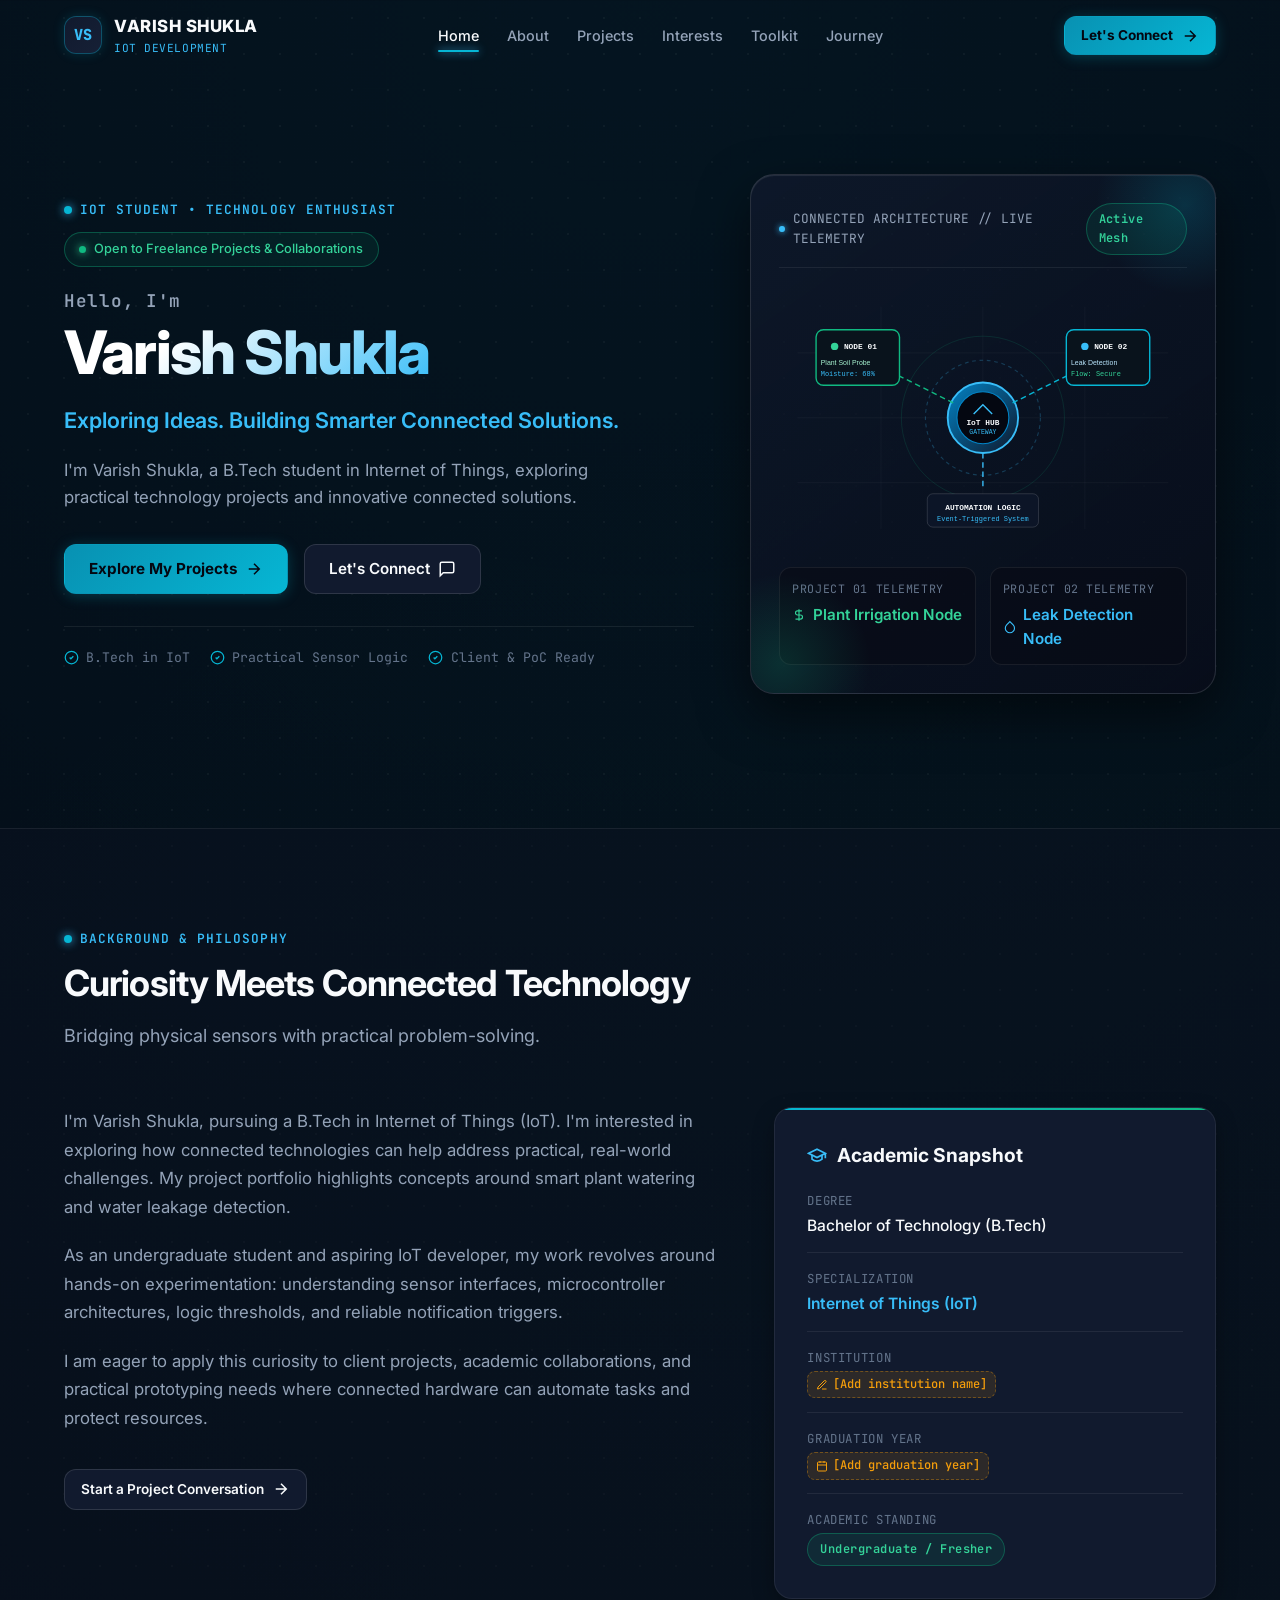
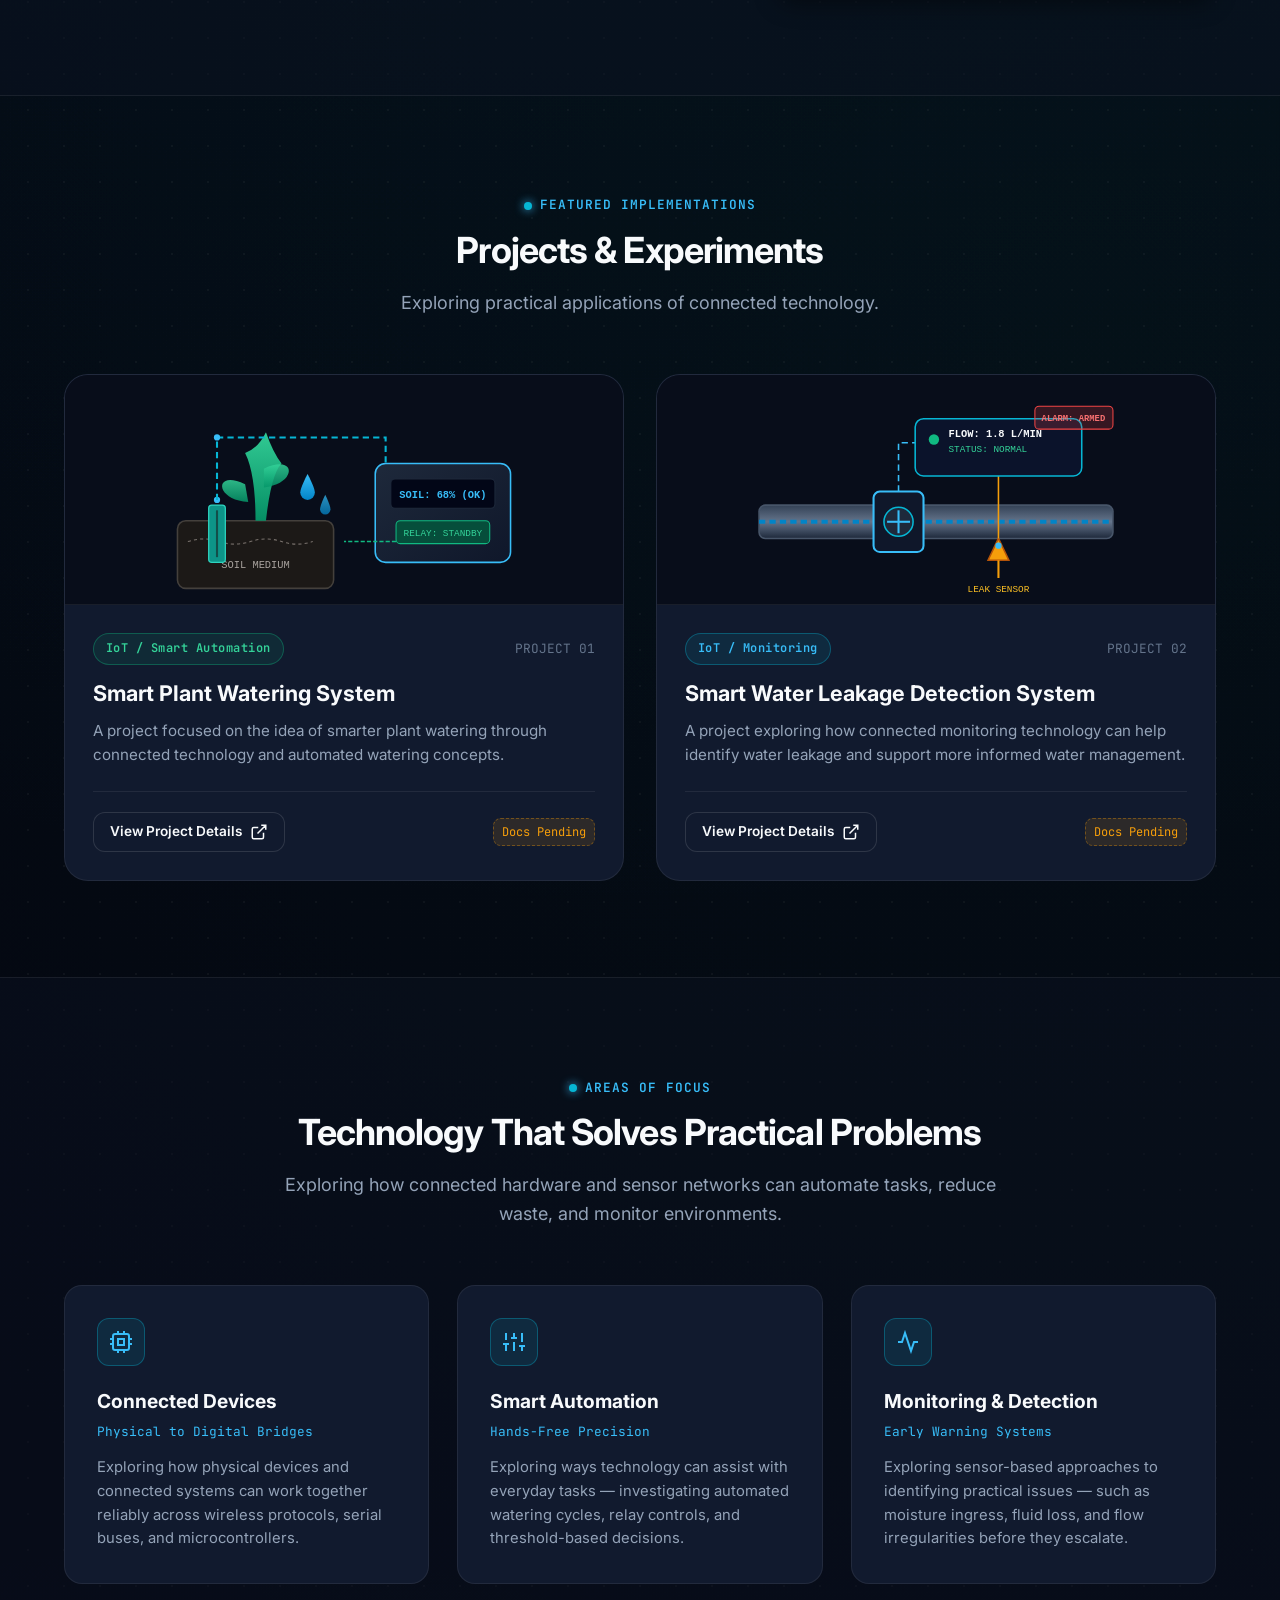
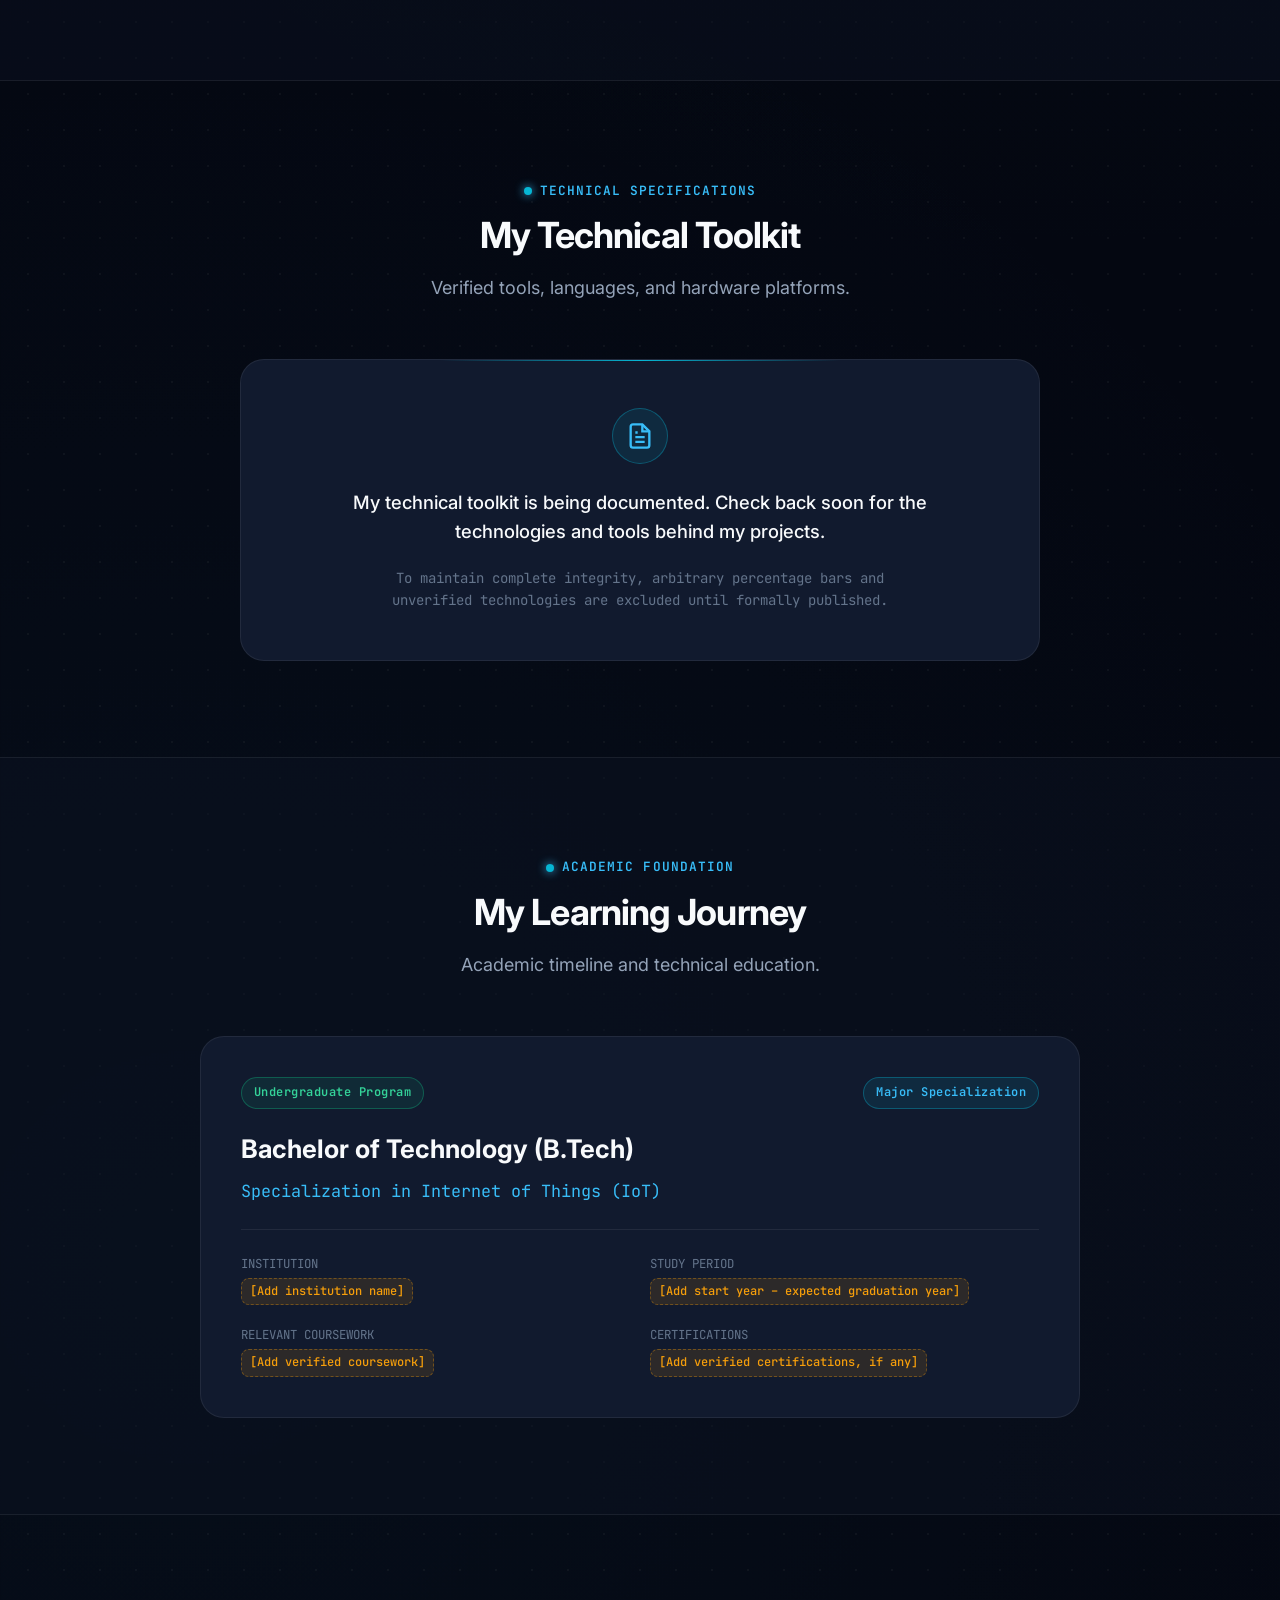
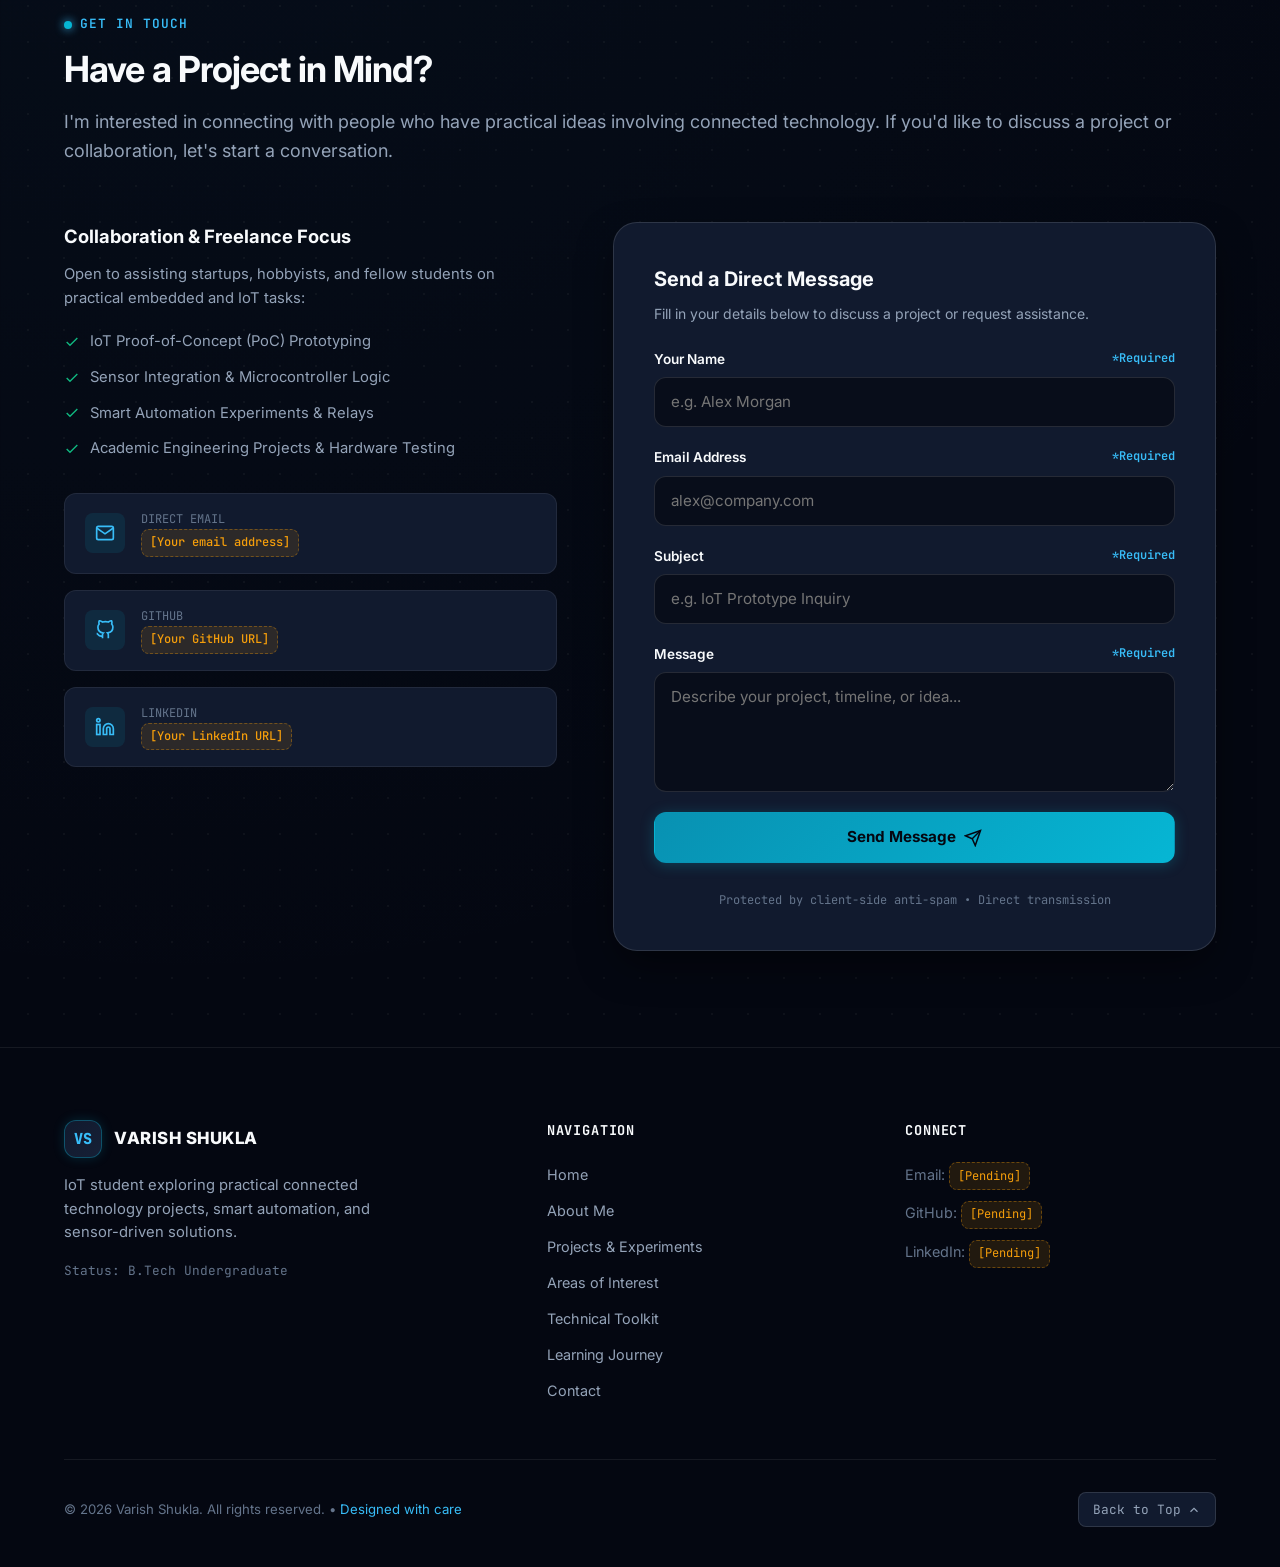
==== index.html @ bf64f8e8 "Initial commit: Varish Shukla IoT Portfolio website" ====
<!DOCTYPE html>
<html lang="en">
<head>
  <meta charset="UTF-8">
  <meta name="viewport" content="width=device-width, initial-scale=1.0">
  <meta http-equiv="X-UA-Compatible" content="ie=edge">

  <!-- SEO Primary Meta Tags -->
  <title>Varish Shukla | IoT Student & Project Portfolio</title>
  <meta name="title" content="Varish Shukla | IoT Student & Project Portfolio">
  <meta name="description" content="Explore Varish Shukla's IoT project portfolio, featuring smart plant watering and water leakage detection concepts. B.Tech student in Internet of Things.">
  <meta name="keywords" content="Varish Shukla, IoT, Internet of Things, Smart Plant Watering, Water Leakage Detection, IoT Student, Connected Devices, Sensors, Embedded Systems">
  <meta name="author" content="Varish Shukla">
  <meta name="theme-color" content="#070B16">

  <!-- Open Graph / Facebook / LinkedIn -->
  <meta property="og:type" content="website">
  <meta property="og:url" content="https://varishshukla.com/">
  <meta property="og:title" content="Varish Shukla | IoT Student & Project Portfolio">
  <meta property="og:description" content="Explore Varish Shukla's IoT project portfolio, featuring smart plant watering and water leakage detection concepts.">
  <meta property="og:image" content="favicon.svg">

  <!-- Twitter Card -->
  <meta property="twitter:card" content="summary_large_image">
  <meta property="twitter:title" content="Varish Shukla | IoT Student & Project Portfolio">
  <meta property="twitter:description" content="Explore Varish Shukla's IoT project portfolio, featuring smart plant watering and water leakage detection concepts.">
  <meta property="twitter:image" content="favicon.svg">

  <!-- Favicon -->
  <link rel="icon" type="image/svg+xml" href="favicon.svg">

  <!-- Fonts: Inter & JetBrains Mono -->
  <link rel="preconnect" href="https://fonts.googleapis.com">
  <link rel="preconnect" href="https://fonts.gstatic.com" crossorigin>
  <link href="https://fonts.googleapis.com/css2?family=Inter:wght@400;500;600;700;800&family=JetBrains+Mono:wght@400;500;600;700&display=swap" rel="stylesheet">

  <!-- Main Stylesheet -->
  <link rel="stylesheet" href="styles.css">

  <!-- Structured Data: Schema.org -->
  <script type="application/ld+json">
  {
    "@context": "https://schema.org",
    "@type": "Person",
    "name": "Varish Shukla",
    "jobTitle": "IoT Student & Aspiring IoT Developer",
    "knowsAbout": ["Internet of Things", "Connected Devices", "Sensor Networks", "Smart Automation"],
    "description": "B.Tech student in Internet of Things exploring practical connected technology projects and smart automation solutions."
  }
  </script>
</head>
<body>

  <!-- ===================================================================
       A. NAVIGATION BAR
       =================================================================== -->
  <header class="navbar" id="navbar">
    <div class="container navbar-container">
      <!-- Brand Wordmark & Monogram -->
      <a href="#hero" class="brand-link" aria-label="Varish Shukla - Home">
        <div class="brand-monogram">VS</div>
        <div class="brand-info">
          <span class="brand-name">VARISH SHUKLA</span>
          <span class="brand-tag">IoT Development</span>
        </div>
      </a>

      <!-- Desktop Navigation Menu -->
      <nav aria-label="Main Navigation">
        <ul class="nav-menu">
          <li><a href="#hero" class="nav-link active" data-nav-target="hero">Home</a></li>
          <li><a href="#about" class="nav-link" data-nav-target="about">About</a></li>
          <li><a href="#projects" class="nav-link" data-nav-target="projects">Projects</a></li>
          <li><a href="#interests" class="nav-link" data-nav-target="interests">Interests</a></li>
          <li><a href="#skills" class="nav-link" data-nav-target="skills">Toolkit</a></li>
          <li><a href="#journey" class="nav-link" data-nav-target="journey">Journey</a></li>
        </ul>
      </nav>

      <!-- CTA & Mobile Menu Toggle Button -->
      <div class="nav-actions">
        <a href="#contact" class="btn btn-primary btn-sm">
          <span>Let's Connect</span>
          <svg class="btn-icon" viewBox="0 0 24 24" fill="none" stroke="currentColor" stroke-width="2"><path d="M5 12h14M12 5l7 7-7 7"/></svg>
        </a>

        <button type="button" class="nav-toggle-btn" id="nav-toggle-btn" aria-label="Toggle navigation menu" aria-expanded="false" aria-controls="mobile-nav-drawer">
          <svg class="icon-menu" width="22" height="22" viewBox="0 0 24 24" fill="none" stroke="currentColor" stroke-width="2"><line x1="3" y1="12" x2="21" y2="12"/><line x1="3" y1="6" x2="21" y2="6"/><line x1="3" y1="18" x2="21" y2="18"/></svg>
          <svg class="icon-close" width="22" height="22" viewBox="0 0 24 24" fill="none" stroke="currentColor" stroke-width="2" style="display:none;"><line x1="18" y1="6" x2="6" y2="18"/><line x1="6" y1="6" x2="18" y2="18"/></svg>
        </button>
      </div>
    </div>
  </header>

  <!-- Mobile Navigation Drawer -->
  <div class="mobile-nav-drawer" id="mobile-nav-drawer" aria-label="Mobile Navigation">
    <ul class="mobile-nav-menu">
      <li><a href="#hero" class="mobile-nav-link active">Home</a></li>
      <li><a href="#about" class="mobile-nav-link">About Me</a></li>
      <li><a href="#projects" class="mobile-nav-link">Projects & Experiments</a></li>
      <li><a href="#interests" class="mobile-nav-link">Areas of Interest</a></li>
      <li><a href="#skills" class="mobile-nav-link">Technical Toolkit</a></li>
      <li><a href="#journey" class="mobile-nav-link">Learning Journey</a></li>
      <li><a href="#contact" class="mobile-nav-link" style="color:var(--cyan-light); font-weight:700;">Let's Connect</a></li>
    </ul>
  </div>

  <main>
    <!-- ===================================================================
         B. HERO SECTION
         =================================================================== -->
    <section class="hero-section" id="hero">
      <div class="container">
        <div class="hero-grid">
          
          <!-- Hero Text Content -->
          <div class="hero-content">
            <!-- Introductory Eyebrow & Status Pill -->
            <div class="eyebrow">
              <span class="eyebrow-dot"></span>
              <span>IoT STUDENT • TECHNOLOGY ENTHUSIAST</span>
            </div>

            <div class="status-pill">
              <span class="status-indicator-dot"></span>
              <span>Open to Freelance Projects &amp; Collaborations</span>
            </div>

            <p class="hero-title-greeting">Hello, I'm</p>
            <h1 class="hero-title-name">
              <span class="hero-title-gradient">Varish Shukla</span>
            </h1>

            <p class="hero-headline">
              Exploring Ideas. Building Smarter Connected Solutions.
            </p>

            <p class="hero-subheadline">
              I'm Varish Shukla, a B.Tech student in Internet of Things, exploring practical technology projects and innovative connected solutions.
            </p>

            <!-- Call to Actions -->
            <div class="hero-cta-group">
              <a href="#projects" class="btn btn-primary">
                <span>Explore My Projects</span>
                <svg class="btn-icon" viewBox="0 0 24 24" fill="none" stroke="currentColor" stroke-width="2"><path d="M5 12h14M12 5l7 7-7 7"/></svg>
              </a>
              <a href="#contact" class="btn btn-secondary">
                <span>Let's Connect</span>
                <svg class="btn-icon" viewBox="0 0 24 24" fill="none" stroke="currentColor" stroke-width="2"><path d="M21 15a2 2 0 0 1-2 2H7l-4 4V5a2 2 0 0 1 2-2h14a2 2 0 0 1 2 2z"/></svg>
              </a>
            </div>

            <!-- Trust / Credibility Badges -->
            <div class="hero-trust-badges">
              <div class="trust-item">
                <svg viewBox="0 0 24 24" fill="none" stroke="currentColor" stroke-width="2"><circle cx="12" cy="12" r="10"/><path d="m9 12 2 2 4-4"/></svg>
                <span>B.Tech in IoT</span>
              </div>
              <div class="trust-item">
                <svg viewBox="0 0 24 24" fill="none" stroke="currentColor" stroke-width="2"><circle cx="12" cy="12" r="10"/><path d="m9 12 2 2 4-4"/></svg>
                <span>Practical Sensor Logic</span>
              </div>
              <div class="trust-item">
                <svg viewBox="0 0 24 24" fill="none" stroke="currentColor" stroke-width="2"><circle cx="12" cy="12" r="10"/><path d="m9 12 2 2 4-4"/></svg>
                <span>Client &amp; PoC Ready</span>
              </div>
            </div>
          </div>

          <!-- Hero IoT Vector Architecture Card -->
          <div class="hero-visual-col">
            <div class="hero-visual-card">
              <div class="visual-topbar">
                <div class="visual-topbar-title">
                  <span class="live-pulse"></span>
                  <span>CONNECTED ARCHITECTURE // LIVE TELEMETRY</span>
                </div>
                <span class="badge badge-emerald">Active Mesh</span>
              </div>

              <!-- High-Fidelity SVG IoT Connected Device Topology -->
              <svg viewBox="0 0 440 280" width="100%" height="auto" xmlns="http://www.w3.org/2000/svg" aria-label="Visual schematic of Varish Shukla's IoT sensor network and microcontroller nodes">
                <defs>
                  <linearGradient id="hub-grad" x1="0%" y1="0%" x2="100%" y2="100%">
                    <stop offset="0%" stop-color="#0284C7"/>
                    <stop offset="100%" stop-color="#0F172A"/>
                  </linearGradient>
                  <linearGradient id="sensor-grad" x1="0%" y1="0%" x2="100%" y2="100%">
                    <stop offset="0%" stop-color="#0D9488"/>
                    <stop offset="100%" stop-color="#064E3B"/>
                  </linearGradient>
                </defs>

                <!-- Background Subtle Grid -->
                <path d="M20 70 H420 M20 140 H420 M20 210 H420" stroke="rgba(255,255,255,0.04)" stroke-width="1"/>
                <path d="M110 20 V260 M220 20 V260 M330 20 V260" stroke="rgba(255,255,255,0.04)" stroke-width="1"/>

                <!-- Central Gateway Node -->
                <g transform="translate(220, 140)">
                  <circle cx="0" cy="0" r="38" fill="url(#hub-grad)" stroke="#38BDF8" stroke-width="2"/>
                  <circle cx="0" cy="0" r="28" fill="#040711" stroke="#0284C7" stroke-width="1.2"/>
                  <!-- Antenna symbol -->
                  <path d="M-6 -8 L0 -14 L6 -8 M-10 -4 L0 -14 L10 -4" fill="none" stroke="#38BDF8" stroke-width="1.5"/>
                  <text x="0" y="8" fill="#F8FAFC" font-size="8.5" font-family="monospace" text-anchor="middle" font-weight="bold">IoT HUB</text>
                  <text x="0" y="18" fill="#38BDF8" font-size="7" font-family="monospace" text-anchor="middle">GATEWAY</text>
                </g>

                <!-- Signal Propagation Waves -->
                <circle cx="220" cy="140" r="62" fill="none" stroke="rgba(56, 189, 248, 0.25)" stroke-width="1.2" stroke-dasharray="4 4"/>
                <circle cx="220" cy="140" r="88" fill="none" stroke="rgba(16, 185, 129, 0.15)" stroke-width="1"/>

                <!-- Left Node: Plant Moisture Monitoring Node -->
                <g transform="translate(85, 75)">
                  <!-- Connection Bus Line -->
                  <path d="M35 15 L105 50" stroke="#10B981" stroke-width="1.5" class="animated-flow"/>
                  <rect x="-45" y="-30" width="90" height="60" rx="8" fill="#09131C" stroke="#10B981" stroke-width="1.5"/>
                  <circle cx="-25" cy="-12" r="4" fill="#34D399"/>
                  <text x="-15" y="-9" fill="#F8FAFC" font-size="8.5" font-family="monospace" font-weight="bold">NODE 01</text>
                  <text x="-40" y="8" fill="#A7F3D0" font-size="7.5" font-family="sans-serif">Plant Soil Probe</text>
                  <text x="-40" y="20" fill="#38BDF8" font-size="7.5" font-family="monospace">Moisture: 68%</text>
                </g>

                <!-- Right Node: Water Leakage & Flow Detection Node -->
                <g transform="translate(355, 75)">
                  <!-- Connection Bus Line -->
                  <path d="M-35 15 L-105 50" stroke="#06B6D4" stroke-width="1.5" class="animated-flow"/>
                  <rect x="-45" y="-30" width="90" height="60" rx="8" fill="#09131C" stroke="#06B6D4" stroke-width="1.5"/>
                  <circle cx="-25" cy="-12" r="4" fill="#38BDF8"/>
                  <text x="-15" y="-9" fill="#F8FAFC" font-size="8.5" font-family="monospace" font-weight="bold">NODE 02</text>
                  <text x="-40" y="8" fill="#BAE6FD" font-size="7.5" font-family="sans-serif">Leak Detection</text>
                  <text x="-40" y="20" fill="#34D399" font-size="7.5" font-family="monospace">Flow: Secure</text>
                </g>

                <!-- Bottom Telemetry Node: Automation Controller -->
                <g transform="translate(220, 240)">
                  <line x1="0" y1="-62" x2="0" y2="-25" stroke="#38BDF8" stroke-width="1.5" class="animated-flow"/>
                  <rect x="-60" y="-18" width="120" height="36" rx="6" fill="#0C1527" stroke="rgba(255,255,255,0.15)" stroke-width="1"/>
                  <text x="0" y="-1" fill="#F8FAFC" font-size="8.5" font-family="monospace" text-anchor="middle" font-weight="600">AUTOMATION LOGIC</text>
                  <text x="0" y="11" fill="#38BDF8" font-size="7.5" font-family="monospace" text-anchor="middle">Event-Triggered System</text>
                </g>
              </svg>

              <!-- Diagnostic Readout Matrix -->
              <div class="visual-metrics-grid">
                <div class="visual-metric-box">
                  <span class="metric-label">Project 01 Telemetry</span>
                  <span class="metric-value metric-badge-emerald">
                    <svg width="14" height="14" viewBox="0 0 24 24" fill="none" stroke="currentColor" stroke-width="2"><path d="M12 2v20M17 5H9.5a3.5 3.5 0 0 0 0 7h5a3.5 3.5 0 0 1 0 7H6"/></svg>
                    Plant Irrigation Node
                  </span>
                </div>
                <div class="visual-metric-box">
                  <span class="metric-label">Project 02 Telemetry</span>
                  <span class="metric-value metric-badge-teal">
                    <svg width="14" height="14" viewBox="0 0 24 24" fill="none" stroke="currentColor" stroke-width="2"><path d="M12 2.69l5.66 5.66a8 8 0 1 1-11.31 0z"/></svg>
                    Leak Detection Node
                  </span>
                </div>
              </div>
            </div>
          </div>

        </div>
      </div>
    </section>

    <!-- ===================================================================
         C. ABOUT ME SECTION
         =================================================================== -->
    <section class="section section-alt" id="about">
      <div class="container">
        <div class="section-header">
          <div class="eyebrow">
            <span class="eyebrow-dot"></span>
            <span>BACKGROUND &amp; PHILOSOPHY</span>
          </div>
          <h2 class="section-title">Curiosity Meets Connected Technology</h2>
          <p class="section-subtitle">Bridging physical sensors with practical problem-solving.</p>
        </div>

        <div class="about-grid">
          <!-- First-Person Verified Narrative -->
          <div class="about-text">
            <p>
              I'm Varish Shukla, pursuing a B.Tech in Internet of Things (IoT). I'm interested in exploring how connected technologies can help address practical, real-world challenges. My project portfolio highlights concepts around smart plant watering and water leakage detection.
            </p>
            <p>
              As an undergraduate student and aspiring IoT developer, my work revolves around hands-on experimentation: understanding sensor interfaces, microcontroller architectures, logic thresholds, and reliable notification triggers.
            </p>
            <p>
              I am eager to apply this curiosity to client projects, academic collaborations, and practical prototyping needs where connected hardware can automate tasks and protect resources.
            </p>

            <div style="margin-top: 1rem;">
              <a href="#contact" class="btn btn-secondary btn-sm">
                <span>Start a Project Conversation</span>
                <svg class="btn-icon" viewBox="0 0 24 24" fill="none" stroke="currentColor" stroke-width="2"><path d="M5 12h14M12 5l7 7-7 7"/></svg>
              </a>
            </div>
          </div>

          <!-- Academic & Education Specification Card -->
          <div class="about-card">
            <h3 class="card-heading">
              <svg width="20" height="20" viewBox="0 0 24 24" fill="none" stroke="var(--cyan-light)" stroke-width="2"><path d="M22 10v6M2 10l10-5 10 5-10 5z"/><path d="M6 12v5c3 3 9 3 12 0v-5"/></svg>
              Academic Snapshot
            </h3>

            <div class="spec-list">
              <div class="spec-item">
                <span class="spec-label">Degree</span>
                <span class="spec-val">Bachelor of Technology (B.Tech)</span>
              </div>
              <div class="spec-item">
                <span class="spec-label">Specialization</span>
                <span class="spec-val" style="color:var(--cyan-light); font-weight:600;">Internet of Things (IoT)</span>
              </div>
              <div class="spec-item">
                <span class="spec-label">Institution</span>
                <span class="spec-val">
                  <span class="placeholder-pill">
                    <svg width="12" height="12" viewBox="0 0 24 24" fill="none" stroke="currentColor" stroke-width="2"><path d="M12 20h9"/><path d="M16.5 3.5a2.121 2.121 0 0 1 3 3L7 19l-4 1 1-4L16.5 3.5z"/></svg>
                    [Add institution name]
                  </span>
                </span>
              </div>
              <div class="spec-item">
                <span class="spec-label">Graduation Year</span>
                <span class="spec-val">
                  <span class="placeholder-pill">
                    <svg width="12" height="12" viewBox="0 0 24 24" fill="none" stroke="currentColor" stroke-width="2"><rect x="3" y="4" width="18" height="18" rx="2" ry="2"/><line x1="16" y1="2" x2="16" y2="6"/><line x1="8" y1="2" x2="8" y2="6"/><line x1="3" y1="10" x2="21" y2="10"/></svg>
                    [Add graduation year]
                  </span>
                </span>
              </div>
              <div class="spec-item">
                <span class="spec-label">Academic Standing</span>
                <span class="spec-val">
                  <span class="badge badge-emerald">Undergraduate / Fresher</span>
                </span>
              </div>
            </div>
          </div>
        </div>
      </div>
    </section>

    <!-- ===================================================================
         D. PROJECTS SECTION
         =================================================================== -->
    <section class="section" id="projects">
      <div class="container">
        <div class="section-header text-center">
          <div class="eyebrow">
            <span class="eyebrow-dot"></span>
            <span>FEATURED IMPLEMENTATIONS</span>
          </div>
          <h2 class="section-title">Projects &amp; Experiments</h2>
          <p class="section-subtitle">Exploring practical applications of connected technology.</p>
        </div>

        <div class="projects-grid">
          <!-- PROJECT 01 CARD: Smart Plant Watering System -->
          <article class="project-card" id="card-smart-plant">
            <div class="project-card-image-box" id="project-img-plant" aria-label="Smart Plant Watering Concept Graphic">
              <!-- Inline SVG populated by app.js -->
            </div>

            <div class="project-card-body">
              <div class="project-meta-row">
                <span class="badge badge-emerald">IoT / Smart Automation</span>
                <span class="project-action-hint">PROJECT 01</span>
              </div>

              <h3 class="project-card-title">Smart Plant Watering System</h3>
              <p class="project-card-desc">
                A project focused on the idea of smarter plant watering through connected technology and automated watering concepts.
              </p>

              <div class="project-card-footer">
                <button type="button" class="btn btn-secondary btn-sm" data-open-project="smart-plant-watering" aria-haspopup="dialog">
                  <span>View Project Details</span>
                  <svg class="btn-icon" viewBox="0 0 24 24" fill="none" stroke="currentColor" stroke-width="2"><path d="M15 3h6v6M10 14L21 3M18 13v6a2 2 0 0 1-2 2H5a2 2 0 0 1-2-2V8a2 2 0 0 1 2-2h6"/></svg>
                </button>
                <span class="placeholder-pill" title="Hardware details ready to be documented">
                  Docs Pending
                </span>
              </div>
            </div>
          </article>

          <!-- PROJECT 02 CARD: Smart Water Leakage Detection System -->
          <article class="project-card" id="card-water-leakage">
            <div class="project-card-image-box" id="project-img-water" aria-label="Smart Water Leakage Detection Concept Graphic">
              <!-- Inline SVG populated by app.js -->
            </div>

            <div class="project-card-body">
              <div class="project-meta-row">
                <span class="badge">IoT / Monitoring</span>
                <span class="project-action-hint">PROJECT 02</span>
              </div>

              <h3 class="project-card-title">Smart Water Leakage Detection System</h3>
              <p class="project-card-desc">
                A project exploring how connected monitoring technology can help identify water leakage and support more informed water management.
              </p>

              <div class="project-card-footer">
                <button type="button" class="btn btn-secondary btn-sm" data-open-project="water-leakage-detection" aria-haspopup="dialog">
                  <span>View Project Details</span>
                  <svg class="btn-icon" viewBox="0 0 24 24" fill="none" stroke="currentColor" stroke-width="2"><path d="M15 3h6v6M10 14L21 3M18 13v6a2 2 0 0 1-2 2H5a2 2 0 0 1-2-2V8a2 2 0 0 1 2-2h6"/></svg>
                </button>
                <span class="placeholder-pill" title="Flow test telemetry ready to be documented">
                  Docs Pending
                </span>
              </div>
            </div>
          </article>
        </div>
      </div>
    </section>

    <!-- ===================================================================
         E. WHAT I'M INTERESTED IN
         =================================================================== -->
    <section class="section section-alt" id="interests">
      <div class="container">
        <div class="section-header text-center">
          <div class="eyebrow">
            <span class="eyebrow-dot"></span>
            <span>AREAS OF FOCUS</span>
          </div>
          <h2 class="section-title">Technology That Solves Practical Problems</h2>
          <p class="section-subtitle">
            Exploring how connected hardware and sensor networks can automate tasks, reduce waste, and monitor environments.
          </p>
        </div>

        <div class="interests-grid">
          <!-- Focus 1: Connected Devices -->
          <div class="interest-card">
            <div class="interest-icon-box">
              <svg width="24" height="24" viewBox="0 0 24 24" fill="none" stroke="currentColor" stroke-width="2"><rect x="4" y="4" width="16" height="16" rx="2"/><rect x="9" y="9" width="6" height="6"/><line x1="9" y1="1" x2="9" y2="4"/><line x1="15" y1="1" x2="15" y2="4"/><line x1="9" y1="20" x2="9" y2="23"/><line x1="15" y1="20" x2="15" y2="23"/><line x1="20" y1="9" x2="23" y2="9"/><line x1="20" y1="14" x2="23" y2="14"/><line x1="1" y1="9" x2="4" y2="9"/><line x1="1" y1="14" x2="4" y2="14"/></svg>
            </div>
            <h3 class="interest-title">Connected Devices</h3>
            <span class="interest-subtitle">Physical to Digital Bridges</span>
            <p class="interest-desc">
              Exploring how physical devices and connected systems can work together reliably across wireless protocols, serial buses, and microcontrollers.
            </p>
          </div>

          <!-- Focus 2: Smart Automation -->
          <div class="interest-card">
            <div class="interest-icon-box">
              <svg width="24" height="24" viewBox="0 0 24 24" fill="none" stroke="currentColor" stroke-width="2"><line x1="4" y1="21" x2="4" y2="14"/><line x1="4" y1="10" x2="4" y2="3"/><line x1="12" y1="21" x2="12" y2="12"/><line x1="12" y1="8" x2="12" y2="3"/><line x1="20" y1="21" x2="20" y2="16"/><line x1="20" y1="12" x2="20" y2="3"/><line x1="1" y1="14" x2="7" y2="14"/><line x1="9" y1="8" x2="15" y2="8"/><line x1="17" y1="16" x2="23" y2="16"/></svg>
            </div>
            <h3 class="interest-title">Smart Automation</h3>
            <span class="interest-subtitle">Hands-Free Precision</span>
            <p class="interest-desc">
              Exploring ways technology can assist with everyday tasks — investigating automated watering cycles, relay controls, and threshold-based decisions.
            </p>
          </div>

          <!-- Focus 3: Monitoring & Detection -->
          <div class="interest-card">
            <div class="interest-icon-box">
              <svg width="24" height="24" viewBox="0 0 24 24" fill="none" stroke="currentColor" stroke-width="2"><polyline points="22 12 18 12 15 21 9 3 6 12 2 12"/></svg>
            </div>
            <h3 class="interest-title">Monitoring &amp; Detection</h3>
            <span class="interest-subtitle">Early Warning Systems</span>
            <p class="interest-desc">
              Exploring sensor-based approaches to identifying practical issues — such as moisture ingress, fluid loss, and flow irregularities before they escalate.
            </p>
          </div>
        </div>
      </div>
    </section>

    <!-- ===================================================================
         F. SKILLS SECTION (Truthful & Configurable)
         =================================================================== -->
    <section class="section" id="skills">
      <div class="container">
        <div class="section-header text-center">
          <div class="eyebrow">
            <span class="eyebrow-dot"></span>
            <span>TECHNICAL SPECIFICATIONS</span>
          </div>
          <h2 class="section-title">My Technical Toolkit</h2>
          <p class="section-subtitle">Verified tools, languages, and hardware platforms.</p>
        </div>

        <!-- Tasteful Pending Documentation Notice -->
        <div class="skills-container-box">
          <div class="skills-state-icon">
            <svg width="28" height="28" viewBox="0 0 24 24" fill="none" stroke="currentColor" stroke-width="2"><path d="M14 2H6a2 2 0 0 0-2 2v16a2 2 0 0 0 2 2h12a2 2 0 0 0 2-2V8z"/><polyline points="14 2 14 8 20 8"/><line x1="16" y1="13" x2="8" y2="13"/><line x1="16" y1="17" x2="8" y2="17"/><polyline points="10 9 9 9 8 9"/></svg>
          </div>

          <p class="skills-notice-text">
            My technical toolkit is being documented. Check back soon for the technologies and tools behind my projects.
          </p>

          <p class="skills-note-subtext">
            To maintain complete integrity, arbitrary percentage bars and unverified technologies are excluded until formally published.
          </p>
        </div>
      </div>
    </section>

    <!-- ===================================================================
         G. LEARNING & EDUCATION JOURNEY
         =================================================================== -->
    <section class="section section-alt" id="journey">
      <div class="container">
        <div class="section-header text-center">
          <div class="eyebrow">
            <span class="eyebrow-dot"></span>
            <span>ACADEMIC FOUNDATION</span>
          </div>
          <h2 class="section-title">My Learning Journey</h2>
          <p class="section-subtitle">Academic timeline and technical education.</p>
        </div>

        <div class="journey-card">
          <div class="journey-badge-row">
            <span class="badge badge-emerald">Undergraduate Program</span>
            <span class="badge">Major Specialization</span>
          </div>

          <h3 class="journey-title">Bachelor of Technology (B.Tech)</h3>
          <div class="journey-field">Specialization in Internet of Things (IoT)</div>

          <div class="journey-grid-details">
            <div class="journey-detail-item">
              <span class="journey-detail-label">Institution</span>
              <span class="journey-detail-value">
                <span class="placeholder-pill">[Add institution name]</span>
              </span>
            </div>

            <div class="journey-detail-item">
              <span class="journey-detail-label">Study Period</span>
              <span class="journey-detail-value">
                <span class="placeholder-pill">[Add start year – expected graduation year]</span>
              </span>
            </div>

            <div class="journey-detail-item">
              <span class="journey-detail-label">Relevant Coursework</span>
              <span class="journey-detail-value">
                <span class="placeholder-pill">[Add verified coursework]</span>
              </span>
            </div>

            <div class="journey-detail-item">
              <span class="journey-detail-label">Certifications</span>
              <span class="journey-detail-value">
                <span class="placeholder-pill">[Add verified certifications, if any]</span>
              </span>
            </div>
          </div>
        </div>
      </div>
    </section>

    <!-- ===================================================================
         H. CONTACT / FREELANCING SECTION
         =================================================================== -->
    <section class="section" id="contact">
      <div class="container">
        <div class="section-header">
          <div class="eyebrow">
            <span class="eyebrow-dot"></span>
            <span>GET IN TOUCH</span>
          </div>
          <h2 class="section-title">Have a Project in Mind?</h2>
          <p class="section-subtitle">
            I'm interested in connecting with people who have practical ideas involving connected technology. If you'd like to discuss a project or collaboration, let's start a conversation.
          </p>
        </div>

        <div class="contact-grid">
          <!-- Left Column: Opportunities & Direct Channels -->
          <div class="contact-info-col">
            <div>
              <h3 style="font-size: 1.15rem; font-weight:700; color:var(--text-primary); margin-bottom: 0.75rem;">
                Collaboration &amp; Freelance Focus
              </h3>
              <p style="font-size: 0.925rem; color: var(--text-secondary); line-height: 1.6; margin-bottom: 1.25rem;">
                Open to assisting startups, hobbyists, and fellow students on practical embedded and IoT tasks:
              </p>

              <div class="opportunities-list">
                <div class="opportunity-item">
                  <svg viewBox="0 0 24 24" fill="none" stroke="currentColor" stroke-width="2"><polyline points="20 6 9 17 4 12"/></svg>
                  <span>IoT Proof-of-Concept (PoC) Prototyping</span>
                </div>
                <div class="opportunity-item">
                  <svg viewBox="0 0 24 24" fill="none" stroke="currentColor" stroke-width="2"><polyline points="20 6 9 17 4 12"/></svg>
                  <span>Sensor Integration &amp; Microcontroller Logic</span>
                </div>
                <div class="opportunity-item">
                  <svg viewBox="0 0 24 24" fill="none" stroke="currentColor" stroke-width="2"><polyline points="20 6 9 17 4 12"/></svg>
                  <span>Smart Automation Experiments &amp; Relays</span>
                </div>
                <div class="opportunity-item">
                  <svg viewBox="0 0 24 24" fill="none" stroke="currentColor" stroke-width="2"><polyline points="20 6 9 17 4 12"/></svg>
                  <span>Academic Engineering Projects &amp; Hardware Testing</span>
                </div>
              </div>
            </div>

            <!-- Contact Channels (With Graceful Placeholders) -->
            <div class="contact-channels">
              <div class="channel-card">
                <div class="channel-icon">
                  <svg width="20" height="20" viewBox="0 0 24 24" fill="none" stroke="currentColor" stroke-width="2"><path d="M4 4h16c1.1 0 2 .9 2 2v12c0 1.1-.9 2-2 2H4c-1.1 0-2-.9-2-2V6c0-1.1.9-2 2-2z"/><polyline points="22,6 12,13 2,6"/></svg>
                </div>
                <div class="channel-details">
                  <span class="channel-label">Direct Email</span>
                  <span class="channel-value"><span class="placeholder-pill">[Your email address]</span></span>
                </div>
              </div>

              <div class="channel-card">
                <div class="channel-icon">
                  <svg width="20" height="20" viewBox="0 0 24 24" fill="none" stroke="currentColor" stroke-width="2"><path d="M9 19c-5 1.5-5-2.5-7-3m14 6v-3.87a3.37 3.37 0 0 0-.94-2.61c3.14-.35 6.44-1.54 6.44-7A5.44 5.44 0 0 0 20 4.77 5.07 5.07 0 0 0 19.91 1S18.73.65 16 2.48a13.38 13.38 0 0 0-7 0C6.27.65 5.09 1 5.09 1A5.07 5.07 0 0 0 5 4.77a5.44 5.44 0 0 0-1.5 3.78c0 5.42 3.3 6.61 6.44 7A3.37 3.37 0 0 0 9 18.13V22"/></svg>
                </div>
                <div class="channel-details">
                  <span class="channel-label">GitHub</span>
                  <span class="channel-value"><span class="placeholder-pill">[Your GitHub URL]</span></span>
                </div>
              </div>

              <div class="channel-card">
                <div class="channel-icon">
                  <svg width="20" height="20" viewBox="0 0 24 24" fill="none" stroke="currentColor" stroke-width="2"><path d="M16 8a6 6 0 0 1 6 6v7h-4v-7a2 2 0 0 0-2-2 2 2 0 0 0-2 2v7h-4v-7a6 6 0 0 1 6-6z"/><rect x="2" y="9" width="4" height="12"/><circle cx="4" cy="4" r="2"/></svg>
                </div>
                <div class="channel-details">
                  <span class="channel-label">LinkedIn</span>
                  <span class="channel-value"><span class="placeholder-pill">[Your LinkedIn URL]</span></span>
                </div>
              </div>
            </div>
          </div>

          <!-- Right Column: Interactive Contact Form -->
          <div class="contact-form-container">
            <h3 style="font-size: 1.25rem; font-weight:700; color:var(--text-primary); margin-bottom: 0.5rem;">
              Send a Direct Message
            </h3>
            <p style="font-size: 0.875rem; color: var(--text-secondary); margin-bottom: 1.5rem;">
              Fill in your details below to discuss a project or request assistance.
            </p>

            <form id="contact-form" class="contact-form" novalidate>
              <!-- Anti-Spam Honeypot Field -->
              <input type="text" name="company_website" id="hp_field" class="hp-field" tabindex="-1" autocomplete="off">

              <!-- Name Field -->
              <div class="form-group">
                <label for="user_name" class="form-label">
                  <span>Your Name</span>
                  <span class="form-label-required">*Required</span>
                </label>
                <input type="text" id="user_name" name="name" class="form-control" placeholder="e.g. Alex Morgan" required autocomplete="name">
                <span class="field-error-msg" id="user_name_error"></span>
              </div>

              <!-- Email Field -->
              <div class="form-group">
                <label for="user_email" class="form-label">
                  <span>Email Address</span>
                  <span class="form-label-required">*Required</span>
                </label>
                <input type="email" id="user_email" name="email" class="form-control" placeholder="alex@company.com" required autocomplete="email">
                <span class="field-error-msg" id="user_email_error"></span>
              </div>

              <!-- Subject Field -->
              <div class="form-group">
                <label for="user_subject" class="form-label">
                  <span>Subject</span>
                  <span class="form-label-required">*Required</span>
                </label>
                <input type="text" id="user_subject" name="subject" class="form-control" placeholder="e.g. IoT Prototype Inquiry" required>
                <span class="field-error-msg" id="user_subject_error"></span>
              </div>

              <!-- Message Field -->
              <div class="form-group">
                <label for="user_message" class="form-label">
                  <span>Message</span>
                  <span class="form-label-required">*Required</span>
                </label>
                <textarea id="user_message" name="message" class="form-control" placeholder="Describe your project, timeline, or idea..." required></textarea>
                <span class="field-error-msg" id="user_message_error"></span>
              </div>

              <!-- Status Alert Area -->
              <div id="form-status-alert" class="form-status-alert" role="alert"></div>

              <!-- Submit Button -->
              <button type="submit" id="form-submit-btn" class="btn btn-primary" style="width: 100%;">
                <span class="btn-text">Send Message</span>
                <svg class="btn-icon" viewBox="0 0 24 24" fill="none" stroke="currentColor" stroke-width="2"><line x1="22" y1="2" x2="11" y2="13"/><polygon points="22 2 15 22 11 13 2 9 22 2"/></svg>
              </button>

              <div style="font-size: 0.75rem; color: var(--text-muted); text-align: center; margin-top: 0.5rem; font-family: var(--font-mono);">
                Protected by client-side anti-spam • Direct transmission
              </div>
            </form>
          </div>
        </div>
      </div>
    </section>
  </main>

  <!-- ===================================================================
       I. FOOTER
       =================================================================== -->
  <footer class="footer">
    <div class="container">
      <div class="footer-grid">
        <!-- Brand Summary Column -->
        <div class="footer-brand-col">
          <a href="#hero" class="brand-link">
            <div class="brand-monogram">VS</div>
            <span class="brand-name">VARISH SHUKLA</span>
          </a>
          <p class="footer-bio">
            IoT student exploring practical connected technology projects, smart automation, and sensor-driven solutions.
          </p>
          <div style="font-size: 0.8rem; color: var(--text-muted); font-family: var(--font-mono);">
            Status: B.Tech Undergraduate
          </div>
        </div>

        <!-- Quick Links Navigation -->
        <div>
          <h4 class="footer-col-title">Navigation</h4>
          <ul class="footer-links-list">
            <li><a href="#hero" class="footer-link">Home</a></li>
            <li><a href="#about" class="footer-link">About Me</a></li>
            <li><a href="#projects" class="footer-link">Projects &amp; Experiments</a></li>
            <li><a href="#interests" class="footer-link">Areas of Interest</a></li>
            <li><a href="#skills" class="footer-link">Technical Toolkit</a></li>
            <li><a href="#journey" class="footer-link">Learning Journey</a></li>
            <li><a href="#contact" class="footer-link">Contact</a></li>
          </ul>
        </div>

        <!-- Connect Column -->
        <div>
          <h4 class="footer-col-title">Connect</h4>
          <ul class="footer-links-list">
            <li><span style="color:var(--text-muted); font-size:0.9rem;">Email: <span class="placeholder-pill">[Pending]</span></span></li>
            <li><span style="color:var(--text-muted); font-size:0.9rem;">GitHub: <span class="placeholder-pill">[Pending]</span></span></li>
            <li><span style="color:var(--text-muted); font-size:0.9rem;">LinkedIn: <span class="placeholder-pill">[Pending]</span></span></li>
          </ul>
        </div>
      </div>

      <!-- Footer Bottom Bar -->
      <div class="footer-bottom-row">
        <div>
          &copy; <span id="current-year">2026</span> Varish Shukla. All rights reserved. • <span style="color:var(--cyan-light);">Designed with care</span>
        </div>
        <button type="button" id="back-to-top" class="back-to-top-btn" aria-label="Scroll back to top">
          <span>Back to Top</span>
          <svg width="14" height="14" viewBox="0 0 24 24" fill="none" stroke="currentColor" stroke-width="2"><polyline points="18 15 12 9 6 15"/></svg>
        </button>
      </div>
    </div>
  </footer>

  <!-- ===================================================================
       PROJECT DETAIL ACCESSIBLE MODAL
       =================================================================== -->
  <div class="modal-backdrop" id="project-modal" role="dialog" aria-modal="true" aria-labelledby="modal-title" aria-hidden="true">
    <div class="modal-dialog">
      <!-- Close Button -->
      <button type="button" class="modal-close-btn" id="modal-close-btn" aria-label="Close project details">
        <svg width="20" height="20" viewBox="0 0 24 24" fill="none" stroke="currentColor" stroke-width="2"><line x1="18" y1="6" x2="6" y2="18"/><line x1="6" y1="6" x2="18" y2="18"/></svg>
      </button>

      <!-- Modal Header -->
      <div class="modal-header">
        <span class="badge badge-emerald" id="modal-category-badge">IoT / Smart Automation</span>
        <h2 class="modal-project-title" id="modal-title">Project Title</h2>
      </div>

      <!-- Project Visual Illustration Banner -->
      <div class="modal-visual-banner" id="modal-visual-container">
        <!-- SVG Graphic injected dynamically -->
      </div>

      <!-- Detailed Specifications Grid -->
      <div class="modal-specs-grid">
        <!-- Overview -->
        <div class="modal-spec-block">
          <div class="modal-spec-title">
            <svg width="16" height="16" viewBox="0 0 24 24" fill="none" stroke="currentColor" stroke-width="2"><circle cx="12" cy="12" r="10"/><line x1="12" y1="16" x2="12" y2="12"/><line x1="12" y1="8" x2="12.01" y2="8"/></svg>
            Project Overview
          </div>
          <div class="modal-spec-content" id="modal-overview-text"></div>
        </div>

        <!-- Problem Statement -->
        <div class="modal-spec-block">
          <div class="modal-spec-title">
            <svg width="16" height="16" viewBox="0 0 24 24" fill="none" stroke="currentColor" stroke-width="2"><path d="M10.29 3.86L1.82 18a2 2 0 0 0 1.71 3h16.94a2 2 0 0 0 1.71-3L13.71 3.86a2 2 0 0 0-3.42 0z"/><line x1="12" y1="9" x2="12" y2="13"/><line x1="12" y1="17" x2="12.01" y2="17"/></svg>
            Problem to Address
          </div>
          <div class="modal-spec-content" id="modal-problem-text"></div>
        </div>

        <!-- How It Works -->
        <div class="modal-spec-block">
          <div class="modal-spec-title">
            <svg width="16" height="16" viewBox="0 0 24 24" fill="none" stroke="currentColor" stroke-width="2"><polyline points="16 18 22 12 16 6"/><polyline points="8 6 2 12 8 18"/></svg>
            How It Works
          </div>
          <div class="modal-spec-content" id="modal-how-text"></div>
        </div>

        <!-- Hardware & Software Specifications -->
        <div style="display:grid; grid-template-columns: 1fr 1fr; gap: 1rem;">
          <div class="modal-spec-block">
            <div class="modal-spec-title">
              <svg width="16" height="16" viewBox="0 0 24 24" fill="none" stroke="currentColor" stroke-width="2"><rect x="4" y="4" width="16" height="16" rx="2"/><rect x="9" y="9" width="6" height="6"/></svg>
              Hardware Used
            </div>
            <div class="modal-spec-content" id="modal-hardware-text"></div>
          </div>

          <div class="modal-spec-block">
            <div class="modal-spec-title">
              <svg width="16" height="16" viewBox="0 0 24 24" fill="none" stroke="currentColor" stroke-width="2"><polygon points="12 2 2 7 12 12 22 7 12 2"/><polyline points="2 17 12 22 22 17"/><polyline points="2 12 12 17 22 12"/></svg>
              Software &amp; Technologies
            </div>
            <div class="modal-spec-content" id="modal-software-text"></div>
          </div>
        </div>

        <!-- My Contribution -->
        <div class="modal-spec-block">
          <div class="modal-spec-title">
            <svg width="16" height="16" viewBox="0 0 24 24" fill="none" stroke="currentColor" stroke-width="2"><path d="M20 21v-2a4 4 0 0 0-4-4H8a4 4 0 0 0-4 4v2"/><circle cx="12" cy="7" r="4"/></svg>
            My Contribution
          </div>
          <div class="modal-spec-content" id="modal-contribution-text"></div>
        </div>

        <!-- Media / Demonstration -->
        <div class="modal-spec-block">
          <div class="modal-spec-title">
            <svg width="16" height="16" viewBox="0 0 24 24" fill="none" stroke="currentColor" stroke-width="2"><polygon points="23 7 16 12 23 17 23 7"/><rect x="1" y="5" width="15" height="14" rx="2" ry="2"/></svg>
            Demonstration Media
          </div>
          <div class="modal-spec-content" id="modal-media-text"></div>
        </div>
      </div>

      <!-- Action Buttons Row -->
      <div class="modal-actions-row">
        <a href="#" target="_blank" rel="noopener noreferrer" class="btn btn-secondary btn-sm" id="modal-repo-btn">
          <svg class="btn-icon" viewBox="0 0 24 24" fill="none" stroke="currentColor" stroke-width="2"><path d="M9 19c-5 1.5-5-2.5-7-3m14 6v-3.87a3.37 3.37 0 0 0-.94-2.61c3.14-.35 6.44-1.54 6.44-7A5.44 5.44 0 0 0 20 4.77 5.07 5.07 0 0 0 19.91 1S18.73.65 16 2.48a13.38 13.38 0 0 0-7 0C6.27.65 5.09 1 5.09 1A5.07 5.07 0 0 0 5 4.77a5.44 5.44 0 0 0-1.5 3.78c0 5.42 3.3 6.61 6.44 7A3.37 3.37 0 0 0 9 18.13V22"/></svg>
          <span>View GitHub Repository</span>
        </a>

        <a href="#" target="_blank" rel="noopener noreferrer" class="btn btn-primary btn-sm" id="modal-demo-btn">
          <svg class="btn-icon" viewBox="0 0 24 24" fill="none" stroke="currentColor" stroke-width="2"><path d="M18 13v6a2 2 0 0 1-2 2H5a2 2 0 0 1-2-2V8a2 2 0 0 1 2-2h6"/><polyline points="15 3 21 3 21 9"/><line x1="10" y1="14" x2="21" y2="3"/></svg>
          <span>Open Live Demo</span>
        </a>

        <span class="placeholder-pill" id="modal-links-pending-notice" style="display:none;">
          Repository &amp; Demo links will appear when URLs are configured in config.js
        </span>
      </div>
    </div>
  </div>

  <!-- Scripts -->
  <script src="config.js"></script>
  <script src="app.js"></script>
</body>
</html>
---- styles.css ----
/* ==========================================================================
   VARISH SHUKLA - PORTFOLIO DESIGN SYSTEM & STYLESHEET
   Deep Midnight Navy • Electric Cyan & Emerald Accents • Modern IoT Architecture
   ========================================================================== */

/* --------------------------------------------------------------------------
   1. CSS Custom Properties / Design Tokens
   -------------------------------------------------------------------------- */
:root {
  /* Color Palette */
  --bg-darkest: #040711;
  --bg-primary: #070B16;
  --bg-secondary: #0C1222;
  --bg-surface: #111A2E;
  --bg-surface-hover: #16223D;
  --bg-glass: rgba(12, 18, 34, 0.85);

  /* Borders & Dividers */
  --border-subtle: rgba(255, 255, 255, 0.07);
  --border-medium: rgba(255, 255, 255, 0.12);
  --border-accent: rgba(6, 182, 212, 0.35);
  --border-emerald: rgba(16, 185, 129, 0.35);

  /* Typography Colors */
  --text-primary: #F8FAFC;
  --text-secondary: #94A3B8;
  --text-muted: #64748B;
  --text-dim: #475569;

  /* Accents */
  --cyan-primary: #06B6D4;
  --cyan-light: #38BDF8;
  --cyan-dark: #0891B2;
  --cyan-glow: rgba(6, 182, 212, 0.18);
  --cyan-glow-subtle: rgba(6, 182, 212, 0.06);

  --emerald-primary: #10B981;
  --emerald-light: #34D399;
  --emerald-dark: #059669;
  --emerald-glow: rgba(16, 185, 129, 0.18);

  --amber-primary: #F59E0B;
  --amber-glow: rgba(245, 158, 11, 0.15);

  --blue-primary: #3B82F6;

  /* Spacing & Layout */
  --max-width: 1200px;
  --nav-height: 72px;
  --radius-sm: 8px;
  --radius-md: 12px;
  --radius-lg: 18px;
  --radius-xl: 24px;
  --radius-full: 9999px;

  /* Transitions */
  --transition-fast: 150ms cubic-bezier(0.4, 0, 0.2, 1);
  --transition-normal: 250ms cubic-bezier(0.4, 0, 0.2, 1);
  --transition-slow: 400ms cubic-bezier(0.16, 1, 0.3, 1);

  /* Shadows */
  --shadow-sm: 0 2px 8px rgba(0, 0, 0, 0.3);
  --shadow-md: 0 8px 24px -4px rgba(0, 0, 0, 0.45);
  --shadow-lg: 0 16px 40px -8px rgba(0, 0, 0, 0.6);
  --shadow-glow: 0 0 28px rgba(6, 182, 212, 0.15);

  /* Typography */
  --font-sans: 'Inter', -apple-system, BlinkMacSystemFont, 'Segoe UI', Roboto, Helvetica, Arial, sans-serif;
  --font-mono: 'JetBrains Mono', 'Fira Code', 'SF Mono', Menlo, Consolas, monospace;
}

/* --------------------------------------------------------------------------
   2. Reset & Base Setup
   -------------------------------------------------------------------------- */
*, *::before, *::after {
  box-sizing: border-box;
  margin: 0;
  padding: 0;
}

html {
  font-family: var(--font-sans);
  background-color: var(--bg-darkest);
  color: var(--text-primary);
  scroll-behavior: smooth;
  -webkit-font-smoothing: antialiased;
  -moz-osx-font-smoothing: grayscale;
  line-height: 1.6;
}

body {
  min-height: 100vh;
  background-color: var(--bg-darkest);
  background-image: 
    radial-gradient(circle at 50% 0%, rgba(6, 182, 212, 0.08) 0%, transparent 40%),
    radial-gradient(circle at 85% 30%, rgba(16, 185, 129, 0.04) 0%, transparent 35%),
    radial-gradient(circle at 15% 70%, rgba(56, 189, 248, 0.04) 0%, transparent 30%),
    radial-gradient(rgba(255, 255, 255, 0.04) 1px, transparent 1px);
  background-size: 100% 100%, 100% 100%, 100% 100%, 36px 36px;
  background-position: center top;
  color: var(--text-primary);
  overflow-x: hidden;
  display: flex;
  flex-direction: column;
}

img, svg {
  display: block;
  max-width: 100%;
}

a {
  color: inherit;
  text-decoration: none;
}

button, input, textarea {
  font: inherit;
  color: inherit;
}

/* Accessibility Focus States */
:focus-visible {
  outline: 2px solid var(--cyan-light);
  outline-offset: 3px;
  border-radius: var(--radius-sm);
}

/* Selection */
::selection {
  background-color: rgba(6, 182, 212, 0.3);
  color: #FFFFFF;
}

/* --------------------------------------------------------------------------
   3. Utility Classes & Container
   -------------------------------------------------------------------------- */
.container {
  width: 100%;
  max-width: var(--max-width);
  margin-left: auto;
  margin-right: auto;
  padding-left: 1.5rem;
  padding-right: 1.5rem;
}

.section {
  padding-top: 6rem;
  padding-bottom: 6rem;
  position: relative;
}

.section-alt {
  background-color: rgba(12, 18, 34, 0.45);
  border-top: 1px solid var(--border-subtle);
  border-bottom: 1px solid var(--border-subtle);
}

.section-header {
  margin-bottom: 3.5rem;
}

.section-header.text-center {
  text-align: center;
  max-width: 720px;
  margin-left: auto;
  margin-right: auto;
}

.eyebrow {
  display: inline-flex;
  align-items: center;
  gap: 0.5rem;
  font-family: var(--font-mono);
  font-size: 0.8rem;
  font-weight: 600;
  letter-spacing: 0.08em;
  text-transform: uppercase;
  color: var(--cyan-light);
  margin-bottom: 0.75rem;
}

.eyebrow-dot {
  width: 8px;
  height: 8px;
  border-radius: 50%;
  background-color: var(--cyan-primary);
  box-shadow: 0 0 10px var(--cyan-light);
  animation: pulse-dot 2.5s infinite ease-in-out;
}

.section-title {
  font-size: 2.25rem;
  font-weight: 700;
  line-height: 1.25;
  letter-spacing: -0.025em;
  color: var(--text-primary);
  margin-bottom: 1rem;
}

.section-subtitle {
  font-size: 1.125rem;
  color: var(--text-secondary);
  line-height: 1.6;
}

/* --------------------------------------------------------------------------
   4. Buttons & Badges
   -------------------------------------------------------------------------- */
.btn {
  display: inline-flex;
  align-items: center;
  justify-content: center;
  gap: 0.5rem;
  font-weight: 600;
  font-size: 0.95rem;
  padding: 0.75rem 1.5rem;
  border-radius: var(--radius-md);
  cursor: pointer;
  border: 1px solid transparent;
  transition: all var(--transition-fast);
  text-decoration: none;
  white-space: nowrap;
}

.btn-primary {
  background: linear-gradient(135deg, var(--cyan-dark) 0%, var(--cyan-primary) 100%);
  color: #040711;
  font-weight: 700;
  box-shadow: 0 2px 14px rgba(6, 182, 212, 0.25);
}

.btn-primary:hover {
  background: linear-gradient(135deg, var(--cyan-primary) 0%, var(--cyan-light) 100%);
  box-shadow: 0 4px 20px rgba(6, 182, 212, 0.4);
  transform: translateY(-2px);
}

.btn-secondary {
  background-color: var(--bg-surface);
  color: var(--text-primary);
  border: 1px solid var(--border-medium);
}

.btn-secondary:hover {
  background-color: var(--bg-surface-hover);
  border-color: var(--border-accent);
  color: #FFFFFF;
  transform: translateY(-2px);
}

.btn-sm {
  padding: 0.5rem 1rem;
  font-size: 0.85rem;
}

.btn-icon {
  width: 18px;
  height: 18px;
  flex-shrink: 0;
}

.badge {
  display: inline-flex;
  align-items: center;
  gap: 0.4rem;
  padding: 0.35rem 0.75rem;
  border-radius: var(--radius-full);
  font-size: 0.75rem;
  font-family: var(--font-mono);
  font-weight: 600;
  letter-spacing: 0.04em;
  background-color: rgba(6, 182, 212, 0.1);
  color: var(--cyan-light);
  border: 1px solid var(--border-accent);
}

.badge-emerald {
  background-color: rgba(16, 185, 129, 0.1);
  color: var(--emerald-light);
  border-color: var(--border-emerald);
}

.badge-placeholder {
  background-color: rgba(245, 158, 11, 0.1);
  color: var(--amber-primary);
  border-color: var(--amber-glow);
}

/* --------------------------------------------------------------------------
   5. Sticky Navigation Bar
   -------------------------------------------------------------------------- */
.navbar {
  position: fixed;
  top: 0;
  left: 0;
  right: 0;
  height: var(--nav-height);
  z-index: 100;
  transition: background-color var(--transition-normal), border-color var(--transition-normal), backdrop-filter var(--transition-normal);
  border-bottom: 1px solid transparent;
}

.navbar.scrolled {
  background-color: var(--bg-glass);
  backdrop-filter: blur(14px);
  -webkit-backdrop-filter: blur(14px);
  border-bottom-color: var(--border-subtle);
  box-shadow: 0 4px 20px rgba(0, 0, 0, 0.35);
}

.navbar-container {
  display: flex;
  align-items: center;
  justify-content: space-between;
  height: 100%;
}

.brand-link {
  display: flex;
  align-items: center;
  gap: 0.75rem;
  text-decoration: none;
}

.brand-monogram {
  width: 38px;
  height: 38px;
  border-radius: var(--radius-md);
  background: linear-gradient(135deg, var(--bg-surface) 0%, #162036 100%);
  border: 1px solid var(--border-accent);
  display: flex;
  align-items: center;
  justify-content: center;
  font-weight: 800;
  font-size: 0.95rem;
  font-family: var(--font-mono);
  color: var(--cyan-light);
  box-shadow: 0 0 12px var(--cyan-glow);
}

.brand-info {
  display: flex;
  flex-direction: column;
}

.brand-name {
  font-weight: 800;
  font-size: 1.05rem;
  letter-spacing: 0.03em;
  color: var(--text-primary);
}

.brand-tag {
  font-size: 0.7rem;
  color: var(--cyan-light);
  font-family: var(--font-mono);
  letter-spacing: 0.05em;
  text-transform: uppercase;
}

.nav-menu {
  display: flex;
  align-items: center;
  gap: 1.75rem;
  list-style: none;
}

.nav-link {
  font-size: 0.9rem;
  font-weight: 500;
  color: var(--text-secondary);
  transition: color var(--transition-fast);
  padding: 0.5rem 0;
  position: relative;
}

.nav-link:hover,
.nav-link.active {
  color: var(--text-primary);
}

.nav-link.active::after {
  content: '';
  position: absolute;
  bottom: 0;
  left: 0;
  right: 0;
  height: 2px;
  background-color: var(--cyan-primary);
  border-radius: 2px;
  box-shadow: 0 0 8px var(--cyan-light);
}

.nav-actions {
  display: flex;
  align-items: center;
  gap: 1rem;
}

.nav-toggle-btn {
  display: none;
  background: transparent;
  border: 1px solid var(--border-medium);
  border-radius: var(--radius-sm);
  padding: 0.5rem;
  cursor: pointer;
  color: var(--text-primary);
}

.nav-toggle-btn:hover {
  background-color: var(--bg-surface);
  border-color: var(--border-accent);
}

/* Mobile Nav Drawer */
.mobile-nav-drawer {
  display: none;
  position: fixed;
  top: var(--nav-height);
  left: 0;
  right: 0;
  background-color: var(--bg-glass);
  backdrop-filter: blur(20px);
  -webkit-backdrop-filter: blur(20px);
  border-bottom: 1px solid var(--border-medium);
  padding: 1.5rem;
  z-index: 99;
  flex-direction: column;
  gap: 1rem;
  box-shadow: 0 12px 30px rgba(0, 0, 0, 0.6);
  transform: translateY(-10px);
  opacity: 0;
  pointer-events: none;
  transition: all var(--transition-normal);
}

.mobile-nav-drawer.open {
  transform: translateY(0);
  opacity: 1;
  pointer-events: auto;
}

.mobile-nav-menu {
  list-style: none;
  display: flex;
  flex-direction: column;
  gap: 0.75rem;
}

.mobile-nav-link {
  display: block;
  padding: 0.75rem 1rem;
  font-size: 1.05rem;
  font-weight: 500;
  color: var(--text-secondary);
  border-radius: var(--radius-sm);
  transition: background-color var(--transition-fast), color var(--transition-fast);
}

.mobile-nav-link:hover,
.mobile-nav-link.active {
  background-color: var(--bg-surface);
  color: var(--cyan-light);
}

/* --------------------------------------------------------------------------
   6. Hero Section
   -------------------------------------------------------------------------- */
.hero-section {
  padding-top: calc(var(--nav-height) + 3.5rem);
  padding-bottom: 5.5rem;
  min-height: calc(100vh - var(--nav-height));
  display: flex;
  align-items: center;
  position: relative;
  overflow: hidden;
}

.hero-grid {
  display: grid;
  grid-template-columns: 1.15fr 0.85fr;
  gap: 3.5rem;
  align-items: center;
}

.hero-content {
  display: flex;
  flex-direction: column;
  align-items: flex-start;
}

.status-pill {
  display: inline-flex;
  align-items: center;
  gap: 0.5rem;
  padding: 0.4rem 0.9rem;
  border-radius: var(--radius-full);
  background-color: rgba(16, 185, 129, 0.08);
  border: 1px solid var(--border-emerald);
  color: var(--emerald-light);
  font-size: 0.8rem;
  font-weight: 500;
  margin-bottom: 1.25rem;
}

.status-indicator-dot {
  width: 7px;
  height: 7px;
  border-radius: 50%;
  background-color: var(--emerald-primary);
  box-shadow: 0 0 8px var(--emerald-light);
  animation: pulse-dot 2s infinite ease-in-out;
}

.hero-title-greeting {
  font-size: 1.1rem;
  font-weight: 600;
  color: var(--text-secondary);
  letter-spacing: 0.04em;
  margin-bottom: 0.25rem;
  font-family: var(--font-mono);
}

.hero-title-name {
  font-size: clamp(2.5rem, 5vw, 3.75rem);
  font-weight: 800;
  letter-spacing: -0.03em;
  line-height: 1.1;
  color: #FFFFFF;
  margin-bottom: 1.25rem;
}

.hero-title-gradient {
  background: linear-gradient(135deg, #FFFFFF 30%, var(--cyan-light) 100%);
  -webkit-background-clip: text;
  -webkit-text-fill-color: transparent;
}

.hero-headline {
  font-size: 1.35rem;
  font-weight: 600;
  color: var(--cyan-light);
  line-height: 1.45;
  margin-bottom: 1.25rem;
}

.hero-subheadline {
  font-size: 1.05rem;
  color: var(--text-secondary);
  line-height: 1.65;
  margin-bottom: 2rem;
  max-width: 580px;
}

.hero-cta-group {
  display: flex;
  align-items: center;
  flex-wrap: wrap;
  gap: 1rem;
  margin-bottom: 2rem;
}

.hero-trust-badges {
  display: flex;
  align-items: center;
  flex-wrap: wrap;
  gap: 1.25rem;
  padding-top: 1.25rem;
  border-top: 1px solid var(--border-subtle);
  width: 100%;
}

.trust-item {
  display: flex;
  align-items: center;
  gap: 0.45rem;
  font-size: 0.825rem;
  color: var(--text-muted);
  font-family: var(--font-mono);
}

.trust-item svg {
  color: var(--cyan-primary);
  width: 15px;
  height: 15px;
}

/* Hero IoT Visual Illustration Container */
.hero-visual-card {
  position: relative;
  background: linear-gradient(145deg, rgba(17, 26, 46, 0.7) 0%, rgba(8, 13, 26, 0.9) 100%);
  border: 1px solid var(--border-medium);
  border-radius: var(--radius-xl);
  padding: 1.75rem;
  box-shadow: 0 20px 50px rgba(0, 0, 0, 0.5), inset 0 1px 1px rgba(255, 255, 255, 0.1);
  overflow: hidden;
}

.hero-visual-card::before {
  content: '';
  position: absolute;
  top: -60px;
  right: -60px;
  width: 180px;
  height: 180px;
  background: radial-gradient(circle, var(--cyan-glow) 0%, transparent 70%);
  pointer-events: none;
}

.hero-visual-card::after {
  content: '';
  position: absolute;
  bottom: -60px;
  left: -60px;
  width: 180px;
  height: 180px;
  background: radial-gradient(circle, var(--emerald-glow) 0%, transparent 70%);
  pointer-events: none;
}

.visual-topbar {
  display: flex;
  align-items: center;
  justify-content: space-between;
  margin-bottom: 1.25rem;
  padding-bottom: 0.75rem;
  border-bottom: 1px solid var(--border-subtle);
}

.visual-topbar-title {
  display: flex;
  align-items: center;
  gap: 0.5rem;
  font-size: 0.8rem;
  font-family: var(--font-mono);
  color: var(--text-secondary);
}

.live-pulse {
  width: 6px;
  height: 6px;
  border-radius: 50%;
  background-color: var(--cyan-light);
  box-shadow: 0 0 6px var(--cyan-light);
}

.visual-metrics-grid {
  display: grid;
  grid-template-columns: 1fr 1fr;
  gap: 0.85rem;
  margin-top: 1.25rem;
}

.visual-metric-box {
  background-color: rgba(8, 12, 22, 0.65);
  border: 1px solid var(--border-subtle);
  border-radius: var(--radius-md);
  padding: 0.75rem;
  display: flex;
  flex-direction: column;
  gap: 0.25rem;
}

.metric-label {
  font-size: 0.725rem;
  color: var(--text-muted);
  font-family: var(--font-mono);
  text-transform: uppercase;
  letter-spacing: 0.05em;
}

.metric-value {
  font-size: 0.95rem;
  font-weight: 600;
  color: var(--text-primary);
  display: flex;
  align-items: center;
  gap: 0.4rem;
}

.metric-badge-teal {
  color: var(--cyan-light);
}

.metric-badge-emerald {
  color: var(--emerald-light);
}

/* --------------------------------------------------------------------------
   7. About Me Section
   -------------------------------------------------------------------------- */
.about-grid {
  display: grid;
  grid-template-columns: 1.2fr 0.8fr;
  gap: 3rem;
  align-items: start;
}

.about-text {
  display: flex;
  flex-direction: column;
  gap: 1.25rem;
  font-size: 1.05rem;
  color: var(--text-secondary);
  line-height: 1.7;
}

.about-card {
  background-color: var(--bg-surface);
  border: 1px solid var(--border-subtle);
  border-radius: var(--radius-lg);
  padding: 2rem;
  box-shadow: var(--shadow-md);
  position: relative;
  overflow: hidden;
}

.about-card::before {
  content: '';
  position: absolute;
  top: 0;
  left: 0;
  right: 0;
  height: 2px;
  background: linear-gradient(90deg, var(--cyan-primary), var(--emerald-primary));
}

.card-heading {
  font-size: 1.2rem;
  font-weight: 700;
  color: var(--text-primary);
  margin-bottom: 1.25rem;
  display: flex;
  align-items: center;
  gap: 0.6rem;
}

.spec-list {
  display: flex;
  flex-direction: column;
  gap: 1rem;
}

.spec-item {
  display: flex;
  flex-direction: column;
  gap: 0.2rem;
  padding-bottom: 0.85rem;
  border-bottom: 1px solid var(--border-subtle);
}

.spec-item:last-child {
  padding-bottom: 0;
  border-bottom: none;
}

.spec-label {
  font-size: 0.775rem;
  font-family: var(--font-mono);
  text-transform: uppercase;
  letter-spacing: 0.05em;
  color: var(--text-muted);
}

.spec-val {
  font-size: 0.975rem;
  font-weight: 500;
  color: var(--text-primary);
  display: flex;
  align-items: center;
  justify-content: space-between;
  gap: 0.5rem;
}

.placeholder-pill {
  font-size: 0.75rem;
  font-family: var(--font-mono);
  background-color: rgba(245, 158, 11, 0.12);
  color: var(--amber-primary);
  border: 1px dashed rgba(245, 158, 11, 0.35);
  padding: 0.2rem 0.5rem;
  border-radius: var(--radius-sm);
  display: inline-flex;
  align-items: center;
  gap: 0.3rem;
}

/* --------------------------------------------------------------------------
   8. Projects Section & Interactive Project Cards
   -------------------------------------------------------------------------- */
.projects-grid {
  display: grid;
  grid-template-columns: repeat(2, 1fr);
  gap: 2rem;
}

.project-card {
  background-color: var(--bg-surface);
  border: 1px solid var(--border-subtle);
  border-radius: var(--radius-xl);
  overflow: hidden;
  display: flex;
  flex-direction: column;
  transition: transform var(--transition-normal), border-color var(--transition-normal), box-shadow var(--transition-normal);
  position: relative;
}

.project-card:hover {
  transform: translateY(-4px);
  border-color: var(--border-accent);
  box-shadow: 0 16px 36px -6px rgba(0, 0, 0, 0.6), 0 0 24px var(--cyan-glow-subtle);
}

.project-card-image-box {
  width: 100%;
  height: 230px;
  background-color: #080D1A;
  border-bottom: 1px solid var(--border-subtle);
  position: relative;
  overflow: hidden;
  display: flex;
  align-items: center;
  justify-content: center;
}

.project-card-body {
  padding: 1.75rem;
  display: flex;
  flex-direction: column;
  flex-grow: 1;
}

.project-meta-row {
  display: flex;
  align-items: center;
  justify-content: space-between;
  margin-bottom: 0.85rem;
}

.project-card-title {
  font-size: 1.35rem;
  font-weight: 700;
  color: var(--text-primary);
  line-height: 1.3;
  margin-bottom: 0.75rem;
}

.project-card-desc {
  font-size: 0.95rem;
  color: var(--text-secondary);
  line-height: 1.6;
  margin-bottom: 1.5rem;
  flex-grow: 1;
}

.project-card-footer {
  display: flex;
  align-items: center;
  justify-content: space-between;
  padding-top: 1.25rem;
  border-top: 1px solid var(--border-subtle);
}

.project-action-hint {
  font-size: 0.8rem;
  color: var(--text-muted);
  font-family: var(--font-mono);
}

/* --------------------------------------------------------------------------
   9. Detail Modal for Projects
   -------------------------------------------------------------------------- */
.modal-backdrop {
  position: fixed;
  inset: 0;
  background-color: rgba(4, 7, 17, 0.82);
  backdrop-filter: blur(12px);
  -webkit-backdrop-filter: blur(12px);
  z-index: 1000;
  display: flex;
  align-items: center;
  justify-content: center;
  padding: 1.5rem;
  opacity: 0;
  visibility: hidden;
  transition: opacity var(--transition-normal), visibility var(--transition-normal);
}

.modal-backdrop.active {
  opacity: 1;
  visibility: visible;
}

.modal-dialog {
  background-color: var(--bg-surface);
  border: 1px solid var(--border-medium);
  border-radius: var(--radius-xl);
  max-width: 780px;
  width: 100%;
  max-height: 90vh;
  overflow-y: auto;
  box-shadow: 0 25px 60px rgba(0, 0, 0, 0.75);
  position: relative;
  transform: scale(0.95) translateY(10px);
  transition: transform var(--transition-normal);
  padding: 2.25rem;
}

.modal-backdrop.active .modal-dialog {
  transform: scale(1) translateY(0);
}

.modal-close-btn {
  position: absolute;
  top: 1.5rem;
  right: 1.5rem;
  background: var(--bg-surface-hover);
  border: 1px solid var(--border-subtle);
  border-radius: var(--radius-sm);
  width: 36px;
  height: 36px;
  display: flex;
  align-items: center;
  justify-content: center;
  cursor: pointer;
  color: var(--text-secondary);
  transition: all var(--transition-fast);
}

.modal-close-btn:hover {
  background-color: rgba(239, 68, 68, 0.15);
  color: #EF4444;
  border-color: rgba(239, 68, 68, 0.4);
}

.modal-header {
  margin-bottom: 1.75rem;
  padding-right: 2.5rem;
}

.modal-project-title {
  font-size: 1.75rem;
  font-weight: 800;
  color: var(--text-primary);
  margin-top: 0.5rem;
  margin-bottom: 0.5rem;
}

.modal-visual-banner {
  background: #080D1A;
  border-radius: var(--radius-md);
  border: 1px solid var(--border-subtle);
  padding: 1rem;
  margin-bottom: 1.75rem;
  display: flex;
  align-items: center;
  justify-content: center;
  min-height: 200px;
}

.modal-specs-grid {
  display: grid;
  grid-template-columns: 1fr;
  gap: 1.5rem;
  margin-bottom: 2rem;
}

.modal-spec-block {
  background-color: rgba(8, 13, 24, 0.5);
  border: 1px solid var(--border-subtle);
  border-radius: var(--radius-md);
  padding: 1.25rem;
}

.modal-spec-title {
  font-size: 0.85rem;
  font-family: var(--font-mono);
  color: var(--cyan-light);
  text-transform: uppercase;
  letter-spacing: 0.05em;
  margin-bottom: 0.5rem;
  display: flex;
  align-items: center;
  gap: 0.45rem;
}

.modal-spec-content {
  font-size: 0.95rem;
  color: var(--text-secondary);
  line-height: 1.6;
}

.modal-actions-row {
  display: flex;
  align-items: center;
  flex-wrap: wrap;
  gap: 1rem;
  padding-top: 1.25rem;
  border-top: 1px solid var(--border-subtle);
}

/* --------------------------------------------------------------------------
   10. Areas of Interest Section
   -------------------------------------------------------------------------- */
.interests-grid {
  display: grid;
  grid-template-columns: repeat(3, 1fr);
  gap: 1.75rem;
}

.interest-card {
  background-color: var(--bg-surface);
  border: 1px solid var(--border-subtle);
  border-radius: var(--radius-lg);
  padding: 2rem;
  transition: transform var(--transition-normal), border-color var(--transition-normal), box-shadow var(--transition-normal);
  display: flex;
  flex-direction: column;
}

.interest-card:hover {
  transform: translateY(-4px);
  border-color: var(--border-accent);
  box-shadow: 0 14px 30px rgba(0, 0, 0, 0.4);
}

.interest-icon-box {
  width: 48px;
  height: 48px;
  border-radius: var(--radius-md);
  background-color: rgba(6, 182, 212, 0.1);
  border: 1px solid var(--border-accent);
  display: flex;
  align-items: center;
  justify-content: center;
  color: var(--cyan-light);
  margin-bottom: 1.25rem;
}

.interest-title {
  font-size: 1.2rem;
  font-weight: 700;
  color: var(--text-primary);
  margin-bottom: 0.35rem;
}

.interest-subtitle {
  font-size: 0.8rem;
  font-family: var(--font-mono);
  color: var(--cyan-light);
  margin-bottom: 0.85rem;
}

.interest-desc {
  font-size: 0.925rem;
  color: var(--text-secondary);
  line-height: 1.6;
}

/* --------------------------------------------------------------------------
   11. Skills Section (Tasteful Documentation State)
   -------------------------------------------------------------------------- */
.skills-container-box {
  background-color: var(--bg-surface);
  border: 1px solid var(--border-subtle);
  border-radius: var(--radius-xl);
  padding: 3rem 2rem;
  max-width: 800px;
  margin: 0 auto;
  text-align: center;
  position: relative;
  overflow: hidden;
}

.skills-container-box::before {
  content: '';
  position: absolute;
  top: 0;
  left: 25%;
  right: 25%;
  height: 1px;
  background: linear-gradient(90deg, transparent, var(--cyan-primary), transparent);
}

.skills-state-icon {
  width: 56px;
  height: 56px;
  border-radius: 50%;
  background-color: rgba(6, 182, 212, 0.1);
  border: 1px solid var(--border-accent);
  display: flex;
  align-items: center;
  justify-content: center;
  color: var(--cyan-light);
  margin: 0 auto 1.5rem auto;
}

.skills-notice-text {
  font-size: 1.15rem;
  color: var(--text-primary);
  font-weight: 500;
  line-height: 1.6;
  max-width: 600px;
  margin: 0 auto 1.25rem auto;
}

.skills-note-subtext {
  font-size: 0.875rem;
  color: var(--text-muted);
  font-family: var(--font-mono);
  max-width: 540px;
  margin: 0 auto;
}

/* --------------------------------------------------------------------------
   12. Education & Learning Journey Section
   -------------------------------------------------------------------------- */
.journey-card {
  background-color: var(--bg-surface);
  border: 1px solid var(--border-subtle);
  border-radius: var(--radius-xl);
  padding: 2.5rem;
  max-width: 880px;
  margin: 0 auto;
  position: relative;
}

.journey-badge-row {
  display: flex;
  align-items: center;
  justify-content: space-between;
  margin-bottom: 1.25rem;
  flex-wrap: wrap;
  gap: 0.75rem;
}

.journey-title {
  font-size: 1.6rem;
  font-weight: 700;
  color: var(--text-primary);
  margin-bottom: 0.5rem;
}

.journey-field {
  font-size: 1.05rem;
  color: var(--cyan-light);
  font-family: var(--font-mono);
  margin-bottom: 1.5rem;
}

.journey-grid-details {
  display: grid;
  grid-template-columns: repeat(2, 1fr);
  gap: 1.25rem;
  padding-top: 1.5rem;
  border-top: 1px solid var(--border-subtle);
}

.journey-detail-item {
  display: flex;
  flex-direction: column;
  gap: 0.25rem;
}

.journey-detail-label {
  font-size: 0.775rem;
  font-family: var(--font-mono);
  text-transform: uppercase;
  color: var(--text-muted);
}

.journey-detail-value {
  font-size: 0.95rem;
  color: var(--text-primary);
  font-weight: 500;
}

/* --------------------------------------------------------------------------
   13. Contact & Freelancing Section
   -------------------------------------------------------------------------- */
.contact-grid {
  display: grid;
  grid-template-columns: 0.9fr 1.1fr;
  gap: 3.5rem;
  align-items: start;
}

.contact-info-col {
  display: flex;
  flex-direction: column;
  gap: 2rem;
}

.contact-channels {
  display: flex;
  flex-direction: column;
  gap: 1rem;
}

.channel-card {
  display: flex;
  align-items: center;
  gap: 1rem;
  background-color: var(--bg-surface);
  border: 1px solid var(--border-subtle);
  border-radius: var(--radius-md);
  padding: 1rem 1.25rem;
  transition: border-color var(--transition-fast), background-color var(--transition-fast);
}

.channel-card:hover {
  border-color: var(--border-accent);
  background-color: var(--bg-surface-hover);
}

.channel-icon {
  width: 40px;
  height: 40px;
  border-radius: var(--radius-sm);
  background-color: rgba(6, 182, 212, 0.1);
  color: var(--cyan-light);
  display: flex;
  align-items: center;
  justify-content: center;
  flex-shrink: 0;
}

.channel-details {
  display: flex;
  flex-direction: column;
  overflow: hidden;
}

.channel-label {
  font-size: 0.75rem;
  font-family: var(--font-mono);
  color: var(--text-muted);
  text-transform: uppercase;
}

.channel-value {
  font-size: 0.925rem;
  color: var(--text-primary);
  font-weight: 500;
  text-overflow: ellipsis;
  overflow: hidden;
  white-space: nowrap;
}

.opportunities-list {
  display: flex;
  flex-direction: column;
  gap: 0.75rem;
}

.opportunity-item {
  display: flex;
  align-items: center;
  gap: 0.6rem;
  font-size: 0.925rem;
  color: var(--text-secondary);
}

.opportunity-item svg {
  color: var(--emerald-primary);
  width: 16px;
  height: 16px;
  flex-shrink: 0;
}

/* Contact Form */
.contact-form-container {
  background-color: var(--bg-surface);
  border: 1px solid var(--border-medium);
  border-radius: var(--radius-xl);
  padding: 2.5rem;
  box-shadow: var(--shadow-lg);
  position: relative;
}

.contact-form {
  display: flex;
  flex-direction: column;
  gap: 1.25rem;
}

.form-group {
  display: flex;
  flex-direction: column;
  gap: 0.4rem;
  position: relative;
}

.form-label {
  font-size: 0.85rem;
  font-weight: 600;
  color: var(--text-primary);
  display: flex;
  justify-content: space-between;
}

.form-label-required {
  color: var(--cyan-light);
  font-family: var(--font-mono);
  font-size: 0.75rem;
}

.form-control {
  background-color: #080D1A;
  border: 1px solid var(--border-medium);
  border-radius: var(--radius-md);
  padding: 0.75rem 1rem;
  font-size: 0.95rem;
  color: var(--text-primary);
  transition: border-color var(--transition-fast), box-shadow var(--transition-fast);
}

.form-control:focus {
  border-color: var(--cyan-primary);
  box-shadow: 0 0 0 3px rgba(6, 182, 212, 0.15);
  outline: none;
}

.form-control.error {
  border-color: #EF4444;
  background-color: rgba(239, 68, 68, 0.05);
}

.field-error-msg {
  font-size: 0.775rem;
  color: #F87171;
  font-family: var(--font-mono);
  display: none;
}

.field-error-msg.visible {
  display: block;
}

textarea.form-control {
  resize: vertical;
  min-height: 120px;
}

/* Honeypot field (hidden from genuine users) */
.hp-field {
  display: none !important;
  visibility: hidden !important;
  opacity: 0 !important;
  position: absolute !important;
  left: -9999px !important;
}

.form-status-alert {
  padding: 1rem;
  border-radius: var(--radius-md);
  font-size: 0.9rem;
  line-height: 1.5;
  display: none;
}

.form-status-alert.success {
  display: block;
  background-color: rgba(16, 185, 129, 0.1);
  border: 1px solid var(--border-emerald);
  color: var(--emerald-light);
}

.form-status-alert.error {
  display: block;
  background-color: rgba(239, 68, 68, 0.1);
  border: 1px solid rgba(239, 68, 68, 0.3);
  color: #FCA5A5;
}

.form-status-alert.info {
  display: block;
  background-color: rgba(6, 182, 212, 0.1);
  border: 1px solid var(--border-accent);
  color: var(--cyan-light);
}

/* --------------------------------------------------------------------------
   14. Footer
   -------------------------------------------------------------------------- */
.footer {
  background-color: var(--bg-darkest);
  border-top: 1px solid var(--border-subtle);
  padding: 4.5rem 0 2.5rem 0;
  margin-top: auto;
}

.footer-grid {
  display: grid;
  grid-template-columns: 1.4fr 1fr 1fr;
  gap: 3rem;
  margin-bottom: 3.5rem;
}

.footer-brand-col {
  display: flex;
  flex-direction: column;
  gap: 1rem;
}

.footer-bio {
  font-size: 0.925rem;
  color: var(--text-secondary);
  line-height: 1.6;
  max-width: 360px;
}

.footer-col-title {
  font-size: 0.85rem;
  font-family: var(--font-mono);
  font-weight: 700;
  color: var(--text-primary);
  text-transform: uppercase;
  letter-spacing: 0.06em;
  margin-bottom: 1.25rem;
}

.footer-links-list {
  list-style: none;
  display: flex;
  flex-direction: column;
  gap: 0.65rem;
}

.footer-link {
  font-size: 0.9rem;
  color: var(--text-secondary);
  transition: color var(--transition-fast);
}

.footer-link:hover {
  color: var(--cyan-light);
}

.footer-bottom-row {
  display: flex;
  align-items: center;
  justify-content: space-between;
  padding-top: 2rem;
  border-top: 1px solid var(--border-subtle);
  font-size: 0.825rem;
  color: var(--text-muted);
  flex-wrap: wrap;
  gap: 1rem;
}

.back-to-top-btn {
  display: inline-flex;
  align-items: center;
  gap: 0.4rem;
  background-color: var(--bg-surface);
  border: 1px solid var(--border-medium);
  border-radius: var(--radius-sm);
  padding: 0.4rem 0.85rem;
  color: var(--text-secondary);
  font-size: 0.8rem;
  font-family: var(--font-mono);
  cursor: pointer;
  transition: all var(--transition-fast);
}

.back-to-top-btn:hover {
  background-color: var(--bg-surface-hover);
  color: var(--cyan-light);
  border-color: var(--border-accent);
  transform: translateY(-2px);
}

/* --------------------------------------------------------------------------
   15. Keyframes & Animations
   -------------------------------------------------------------------------- */
@keyframes pulse-dot {
  0%, 100% {
    opacity: 1;
    transform: scale(1);
  }
  50% {
    opacity: 0.4;
    transform: scale(0.85);
  }
}

@keyframes signal-flow {
  0% {
    stroke-dashoffset: 40;
  }
  100% {
    stroke-dashoffset: 0;
  }
}

@keyframes float-gentle {
  0%, 100% {
    transform: translateY(0);
  }
  50% {
    transform: translateY(-6px);
  }
}

.animated-flow {
  stroke-dasharray: 6 4;
  animation: signal-flow 1.8s linear infinite;
}

.floating-element {
  animation: float-gentle 4s ease-in-out infinite;
}

/* --------------------------------------------------------------------------
   16. Responsive Media Queries
   -------------------------------------------------------------------------- */

/* Tablet (max-width: 1024px) */
@media (max-width: 1024px) {
  .hero-grid {
    grid-template-columns: 1fr;
    gap: 3rem;
  }

  .about-grid {
    grid-template-columns: 1fr;
    gap: 2.5rem;
  }

  .projects-grid {
    grid-template-columns: 1fr;
  }

  .interests-grid {
    grid-template-columns: 1fr;
  }

  .contact-grid {
    grid-template-columns: 1fr;
    gap: 3rem;
  }

  .footer-grid {
    grid-template-columns: 1fr 1fr;
    gap: 2.5rem;
  }
}

/* Mobile Devices (max-width: 768px) */
@media (max-width: 768px) {
  :root {
    --nav-height: 64px;
  }

  .section {
    padding-top: 4.5rem;
    padding-bottom: 4.5rem;
  }

  .nav-menu,
  .nav-actions .btn {
    display: none;
  }

  .nav-toggle-btn {
    display: flex;
  }

  .mobile-nav-drawer {
    display: flex;
  }

  .hero-title-name {
    font-size: 2.5rem;
  }

  .hero-headline {
    font-size: 1.15rem;
  }

  .hero-cta-group {
    flex-direction: column;
    width: 100%;
  }

  .hero-cta-group .btn {
    width: 100%;
  }

  .modal-dialog {
    padding: 1.5rem;
  }

  .journey-grid-details {
    grid-template-columns: 1fr;
  }

  .footer-grid {
    grid-template-columns: 1fr;
    gap: 2rem;
  }

  .footer-bottom-row {
    flex-direction: column;
    align-items: flex-start;
  }
}

/* Compact Mobile (max-width: 420px) */
@media (max-width: 420px) {
  .container {
    padding-left: 1rem;
    padding-right: 1rem;
  }

  .hero-title-name {
    font-size: 2.15rem;
  }

  .visual-metrics-grid {
    grid-template-columns: 1fr;
  }

  .contact-form-container {
    padding: 1.5rem 1rem;
  }
}

/* --------------------------------------------------------------------------
   17. Accessibility: Prefers Reduced Motion
   -------------------------------------------------------------------------- */
@media (prefers-reduced-motion: reduce) {
  *, *::before, *::after {
    animation-duration: 0.01ms !important;
    animation-iteration-count: 1 !important;
    transition-duration: 0.01ms !important;
    scroll-behavior: auto !important;
  }

  .animated-flow,
  .floating-element,
  .eyebrow-dot,
  .status-indicator-dot {
    animation: none !important;
  }
}

/* --------------------------------------------------------------------------
   18. Print Stylesheet
   -------------------------------------------------------------------------- */
@media print {
  body {
    background: #FFFFFF !important;
    color: #000000 !important;
  }

  .navbar, .footer, .btn, .modal-backdrop, .nav-toggle-btn {
    display: none !important;
  }

  .project-card, .about-card, .journey-card {
    border: 1px solid #CCCCCC !important;
    box-shadow: none !important;
    page-break-inside: avoid;
  }
}
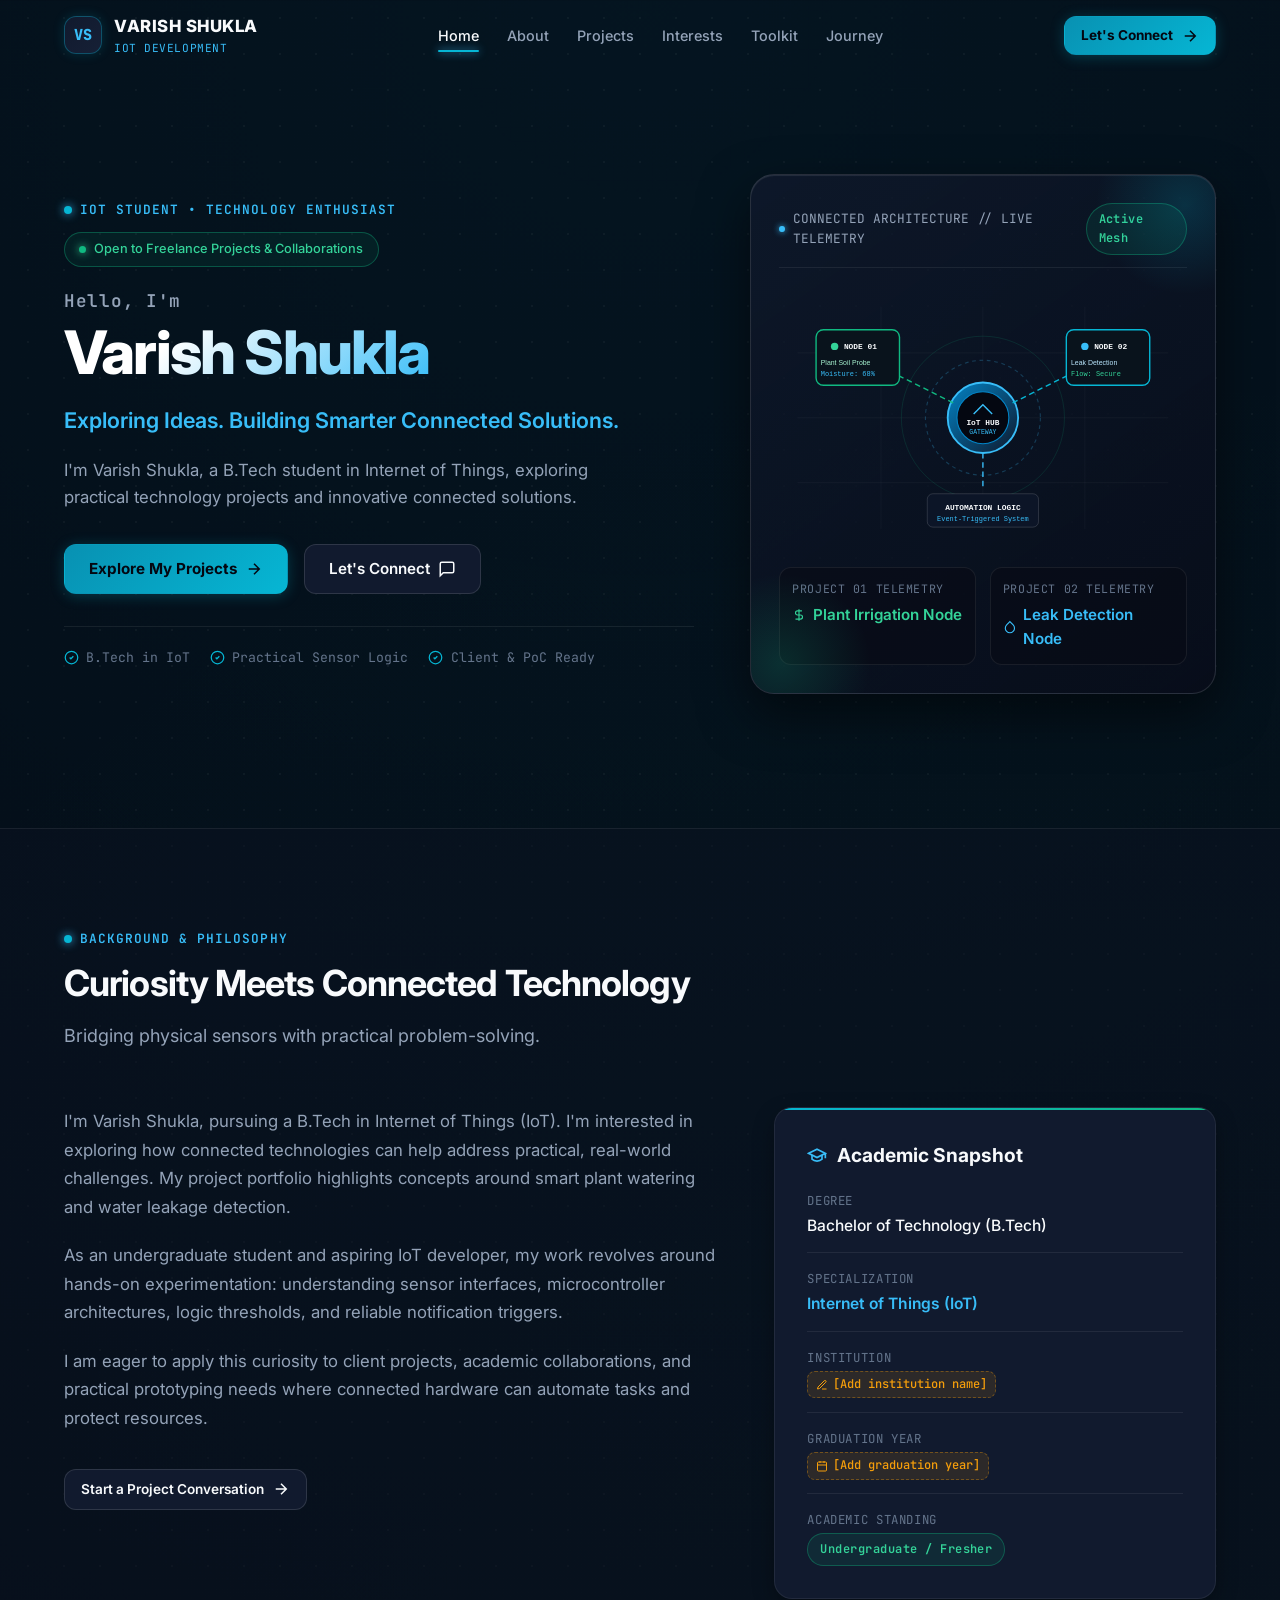
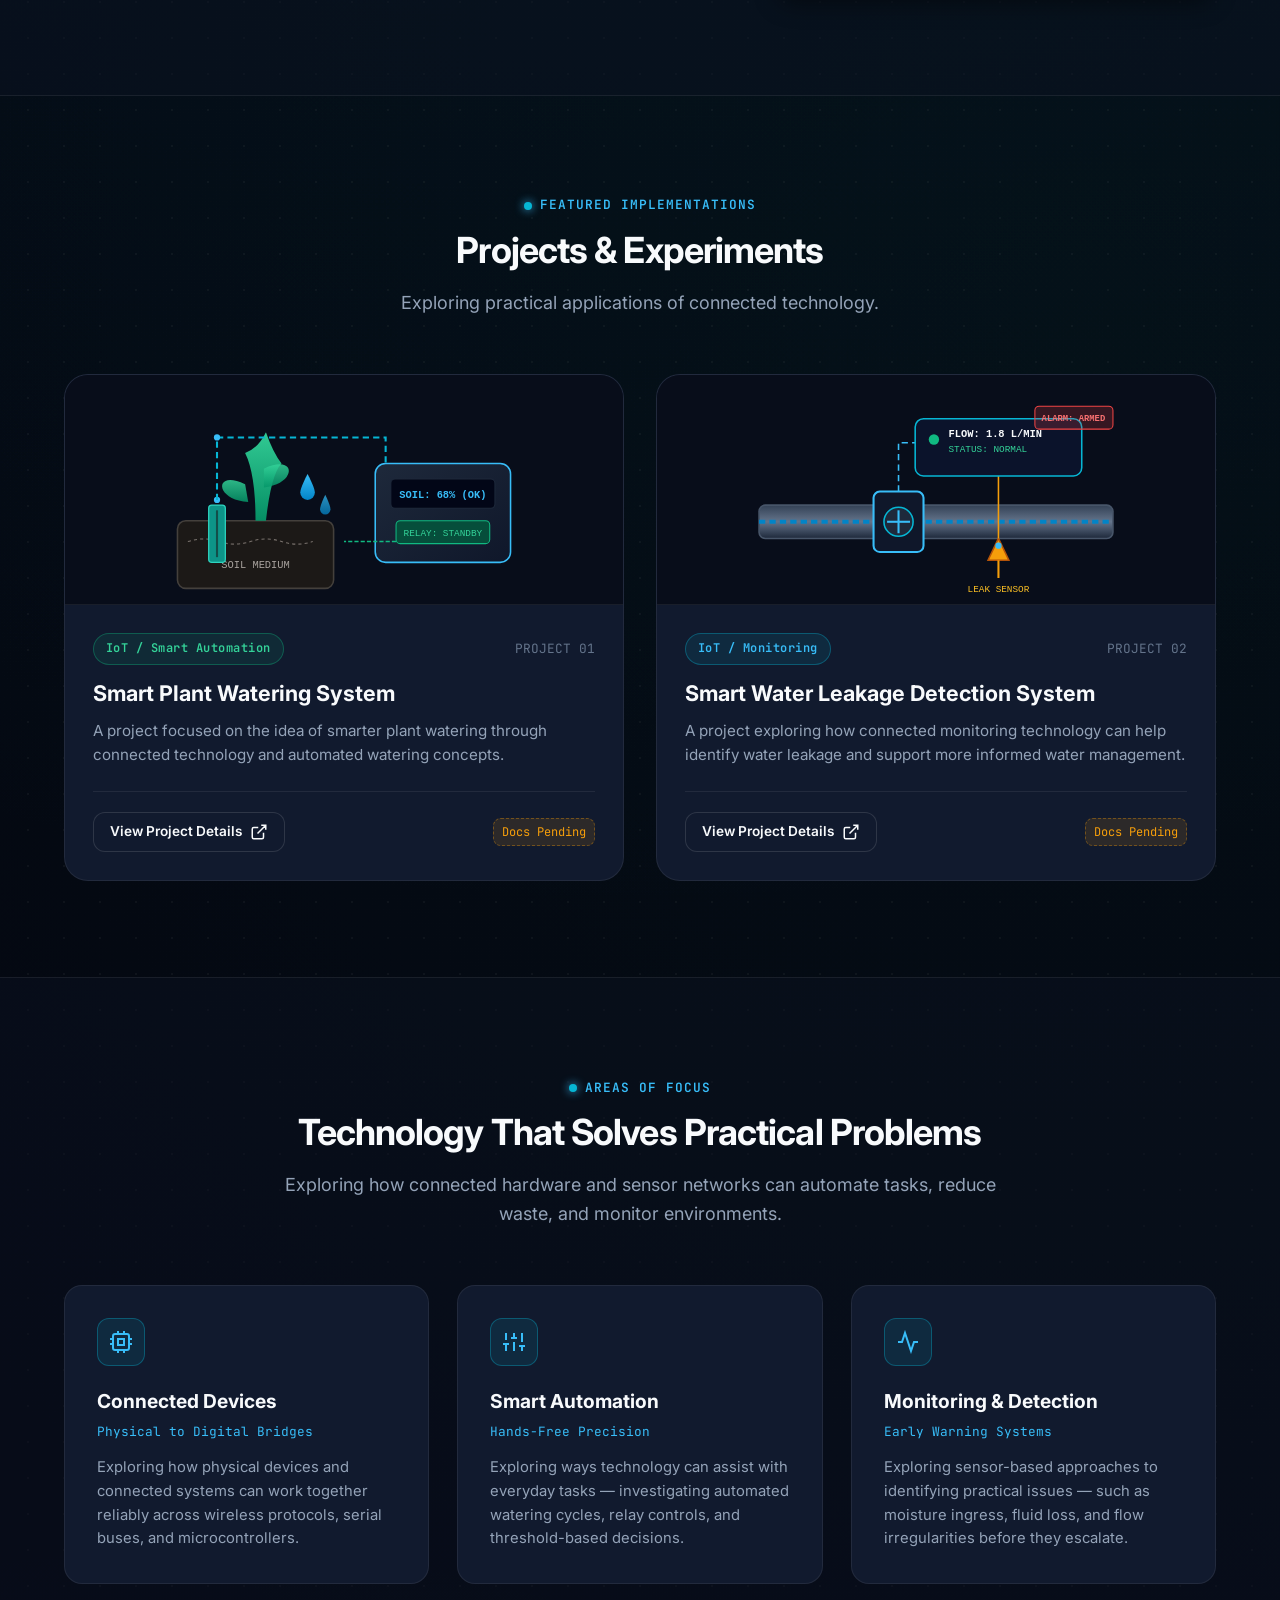
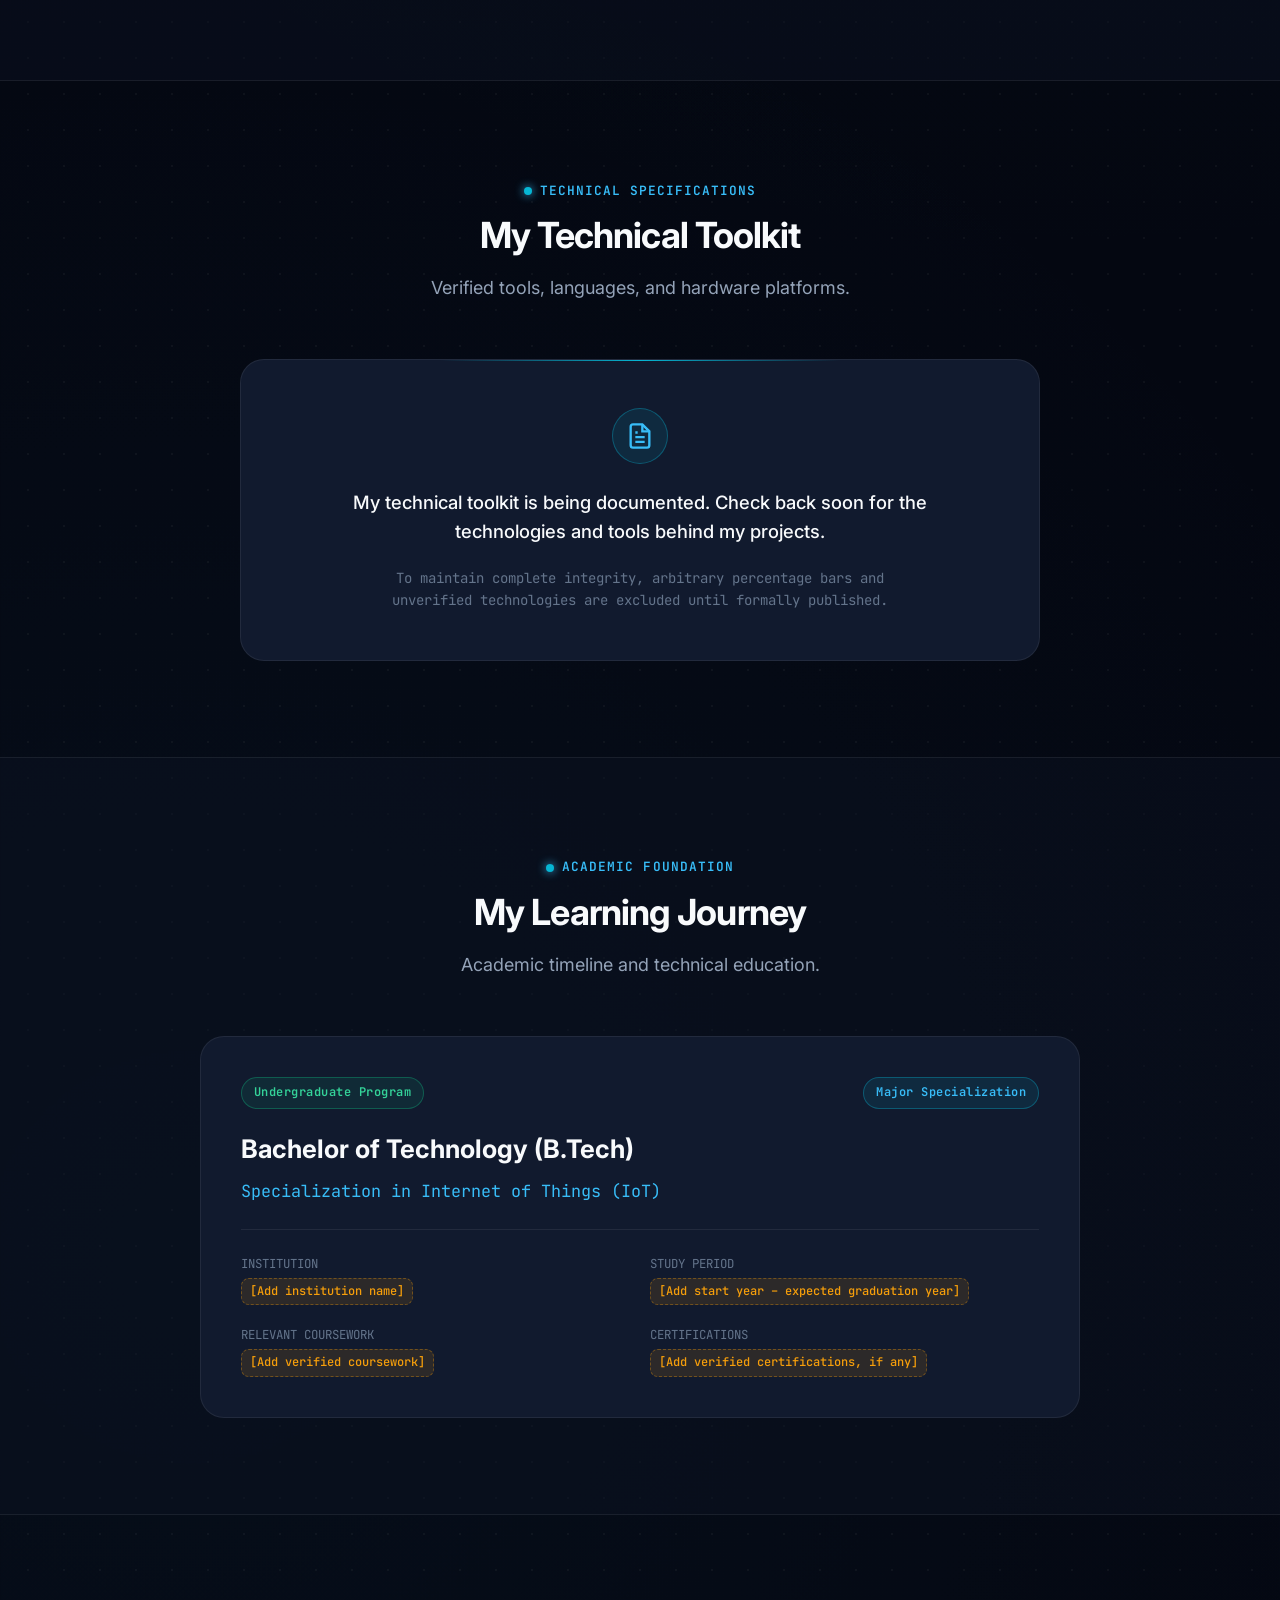
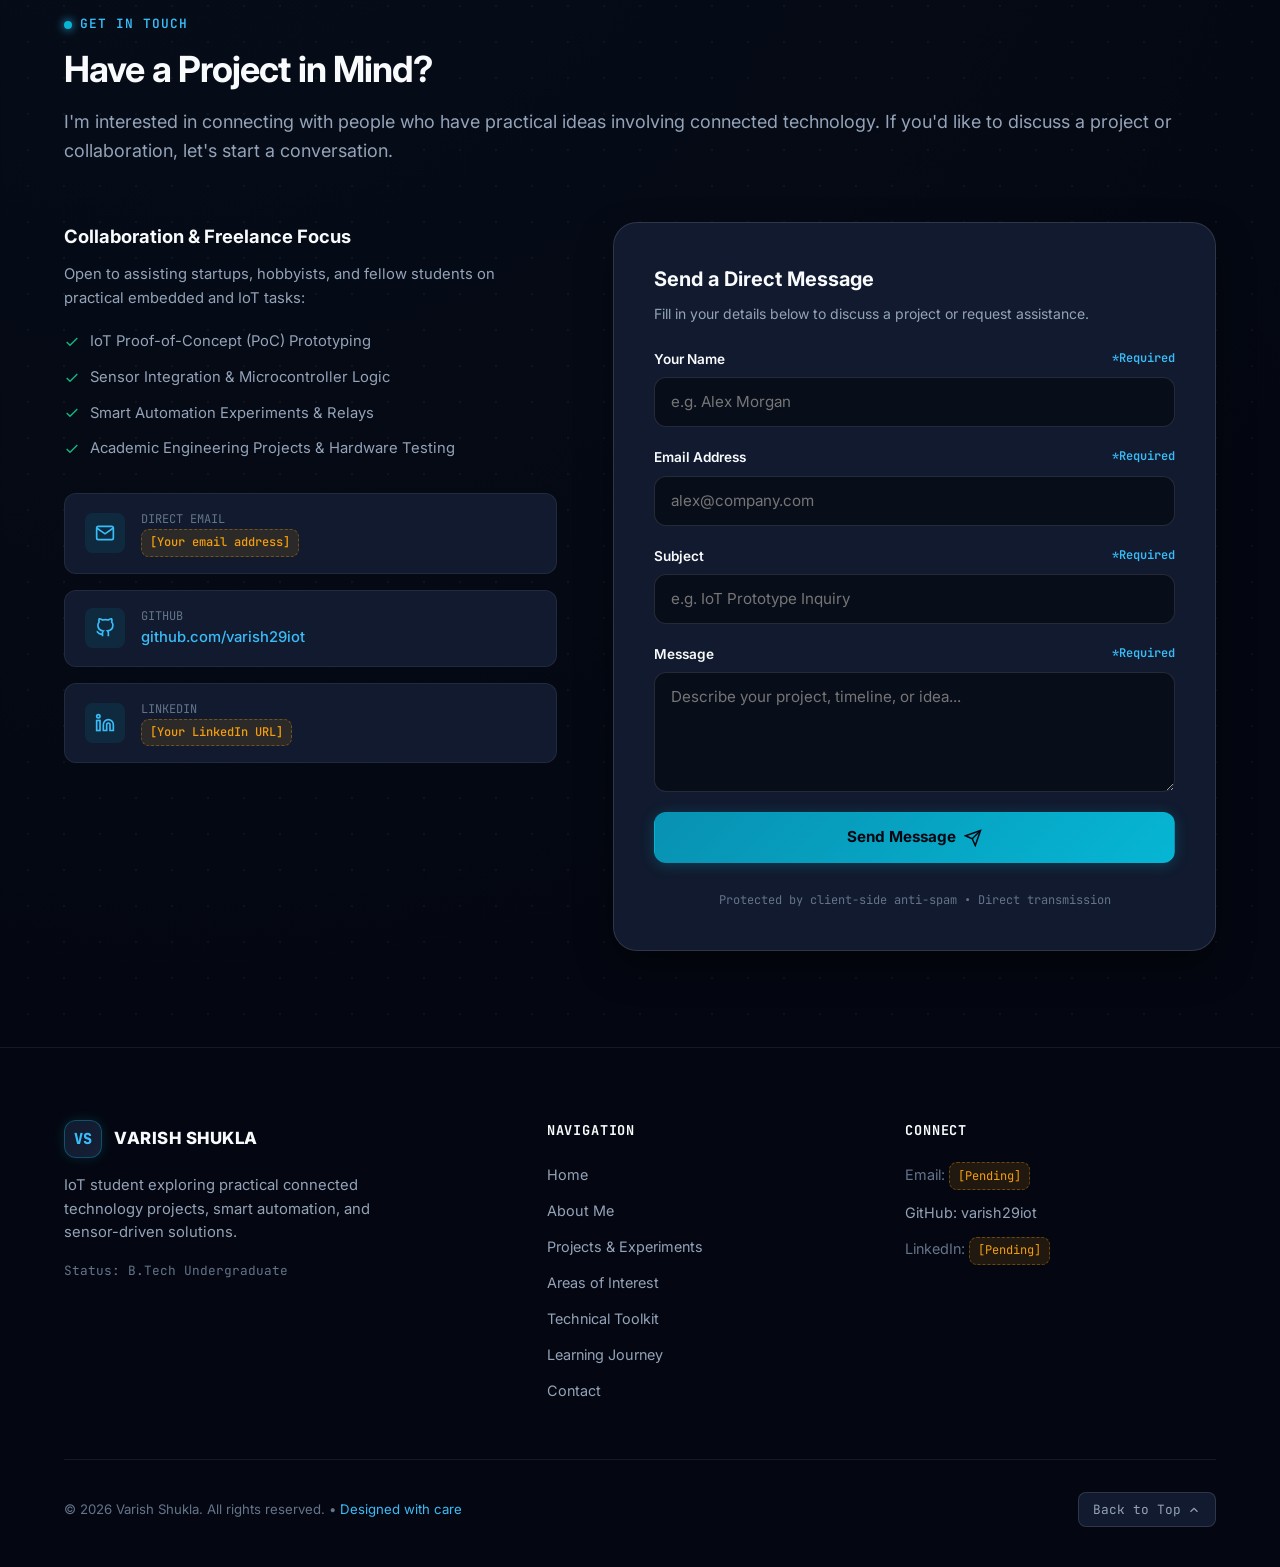
==== commit afb3cfed: "Configure official GitHub profile for Varish Shukla" ====
--- a/index.html
+++ b/index.html
@@ -624,15 +624,15 @@
                 </div>
               </div>
 
-              <div class="channel-card">
+              <a href="https://github.com/varish29iot" target="_blank" rel="noopener noreferrer" class="channel-card">
                 <div class="channel-icon">
                   <svg width="20" height="20" viewBox="0 0 24 24" fill="none" stroke="currentColor" stroke-width="2"><path d="M9 19c-5 1.5-5-2.5-7-3m14 6v-3.87a3.37 3.37 0 0 0-.94-2.61c3.14-.35 6.44-1.54 6.44-7A5.44 5.44 0 0 0 20 4.77 5.07 5.07 0 0 0 19.91 1S18.73.65 16 2.48a13.38 13.38 0 0 0-7 0C6.27.65 5.09 1 5.09 1A5.07 5.07 0 0 0 5 4.77a5.44 5.44 0 0 0-1.5 3.78c0 5.42 3.3 6.61 6.44 7A3.37 3.37 0 0 0 9 18.13V22"/></svg>
                 </div>
                 <div class="channel-details">
                   <span class="channel-label">GitHub</span>
-                  <span class="channel-value"><span class="placeholder-pill">[Your GitHub URL]</span></span>
-                </div>
-              </div>
+                  <span class="channel-value" style="color:var(--cyan-light);">github.com/varish29iot</span>
+                </div>
+              </a>
 
               <div class="channel-card">
                 <div class="channel-icon">
@@ -757,7 +757,7 @@
           <h4 class="footer-col-title">Connect</h4>
           <ul class="footer-links-list">
             <li><span style="color:var(--text-muted); font-size:0.9rem;">Email: <span class="placeholder-pill">[Pending]</span></span></li>
-            <li><span style="color:var(--text-muted); font-size:0.9rem;">GitHub: <span class="placeholder-pill">[Pending]</span></span></li>
+            <li><a href="https://github.com/varish29iot" target="_blank" rel="noopener noreferrer" class="footer-link">GitHub: varish29iot</a></li>
             <li><span style="color:var(--text-muted); font-size:0.9rem;">LinkedIn: <span class="placeholder-pill">[Pending]</span></span></li>
           </ul>
         </div>
